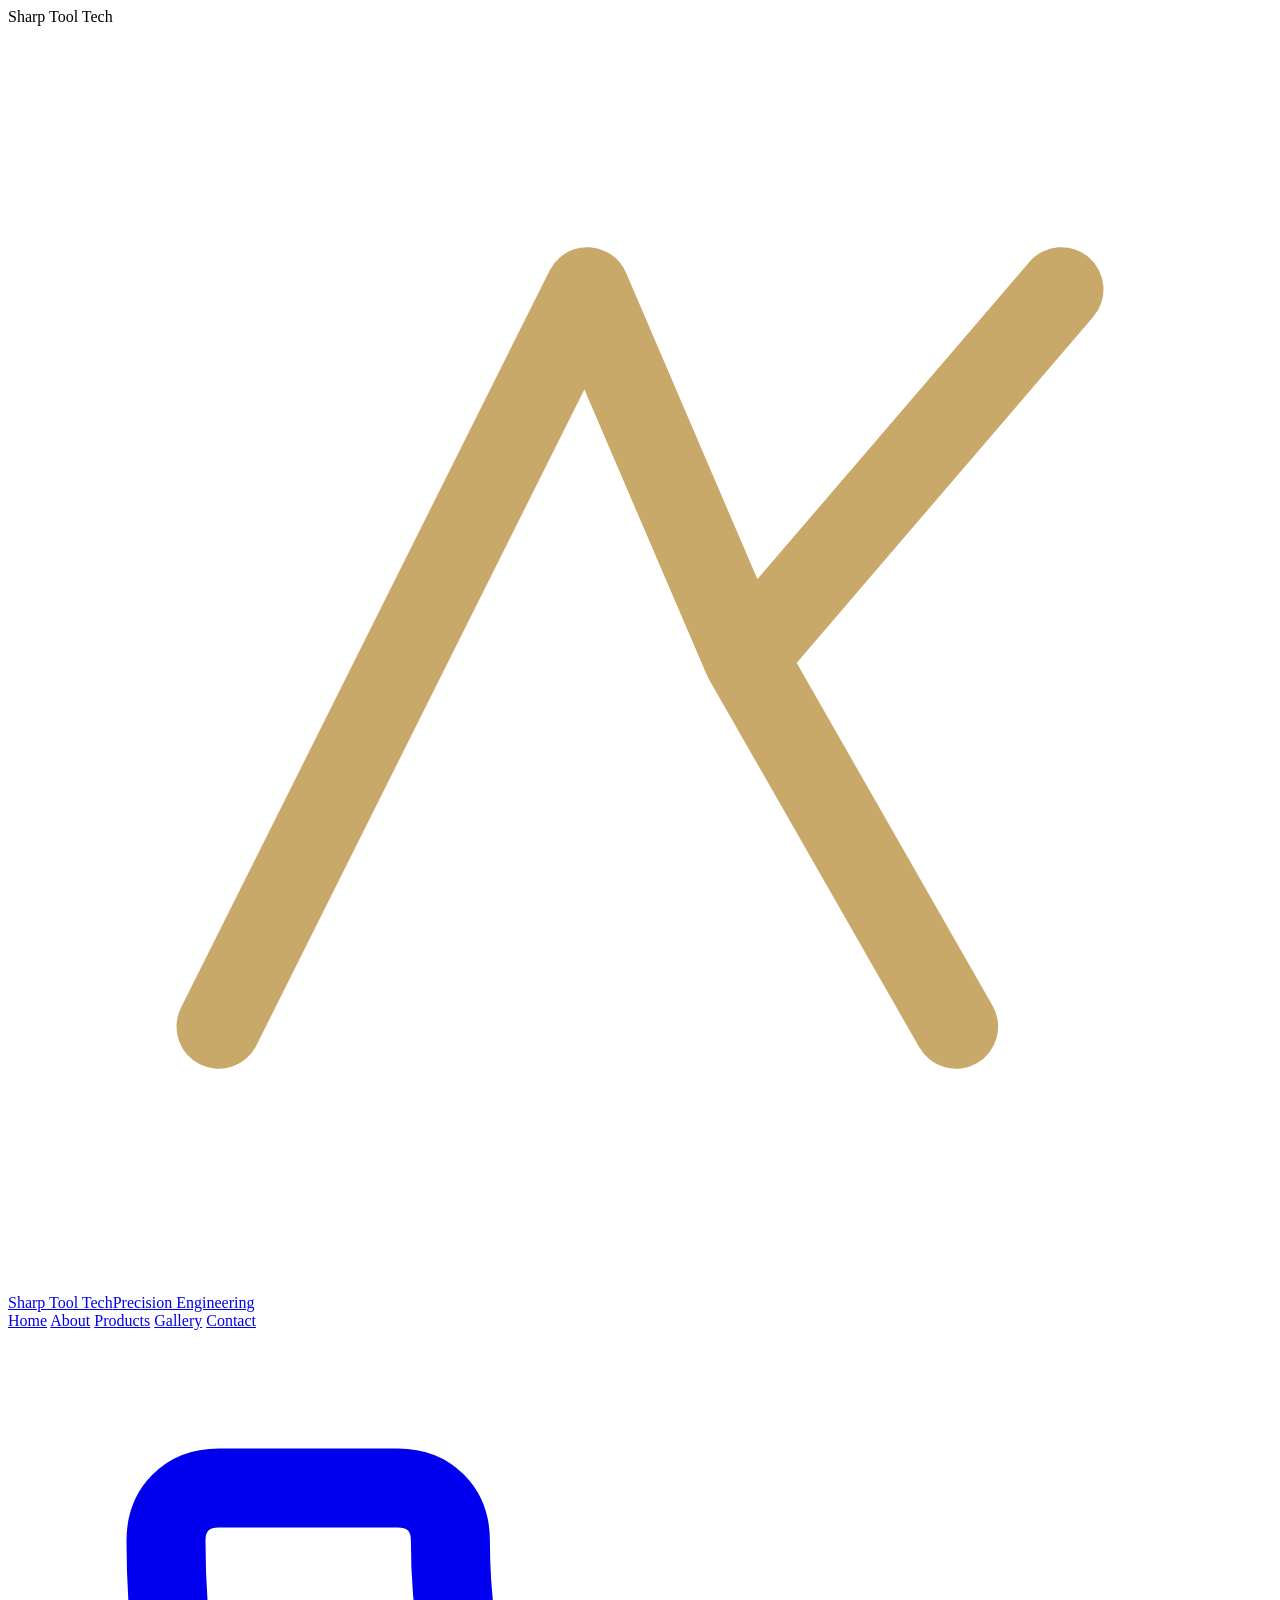
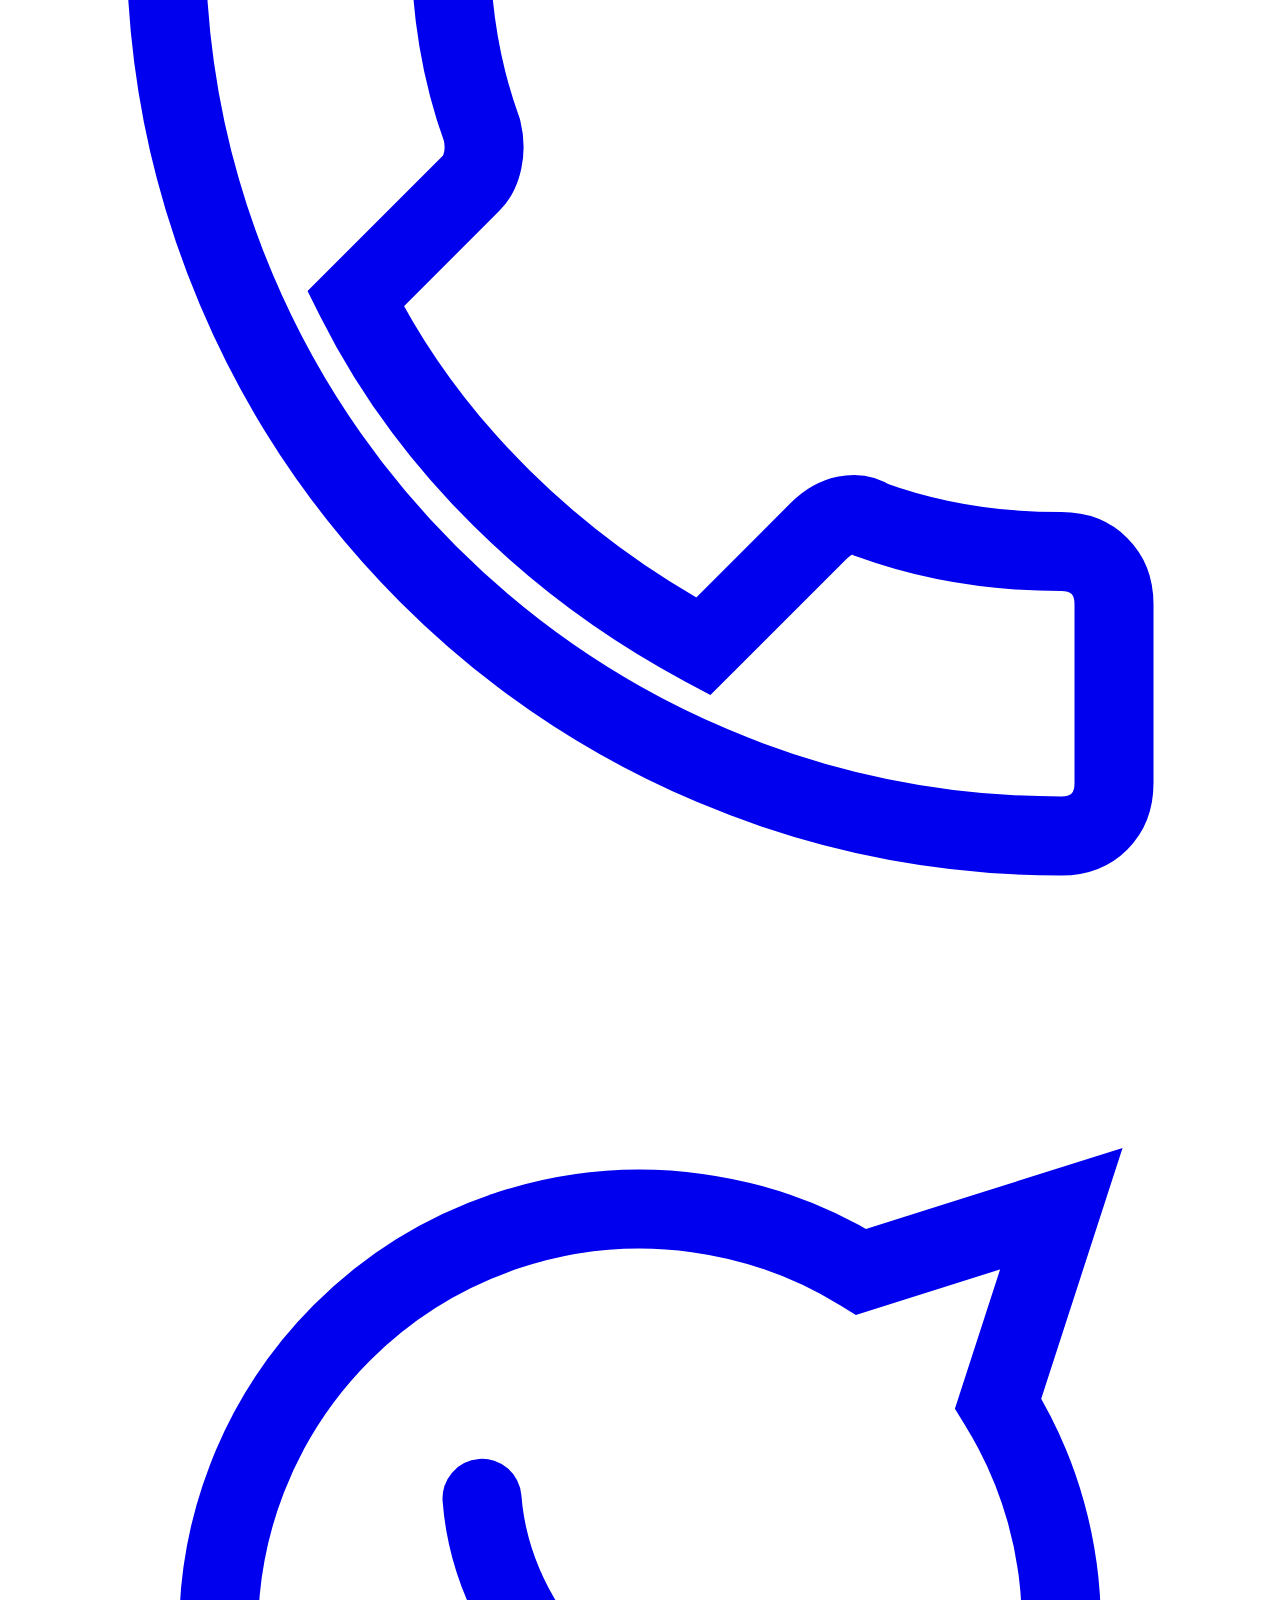
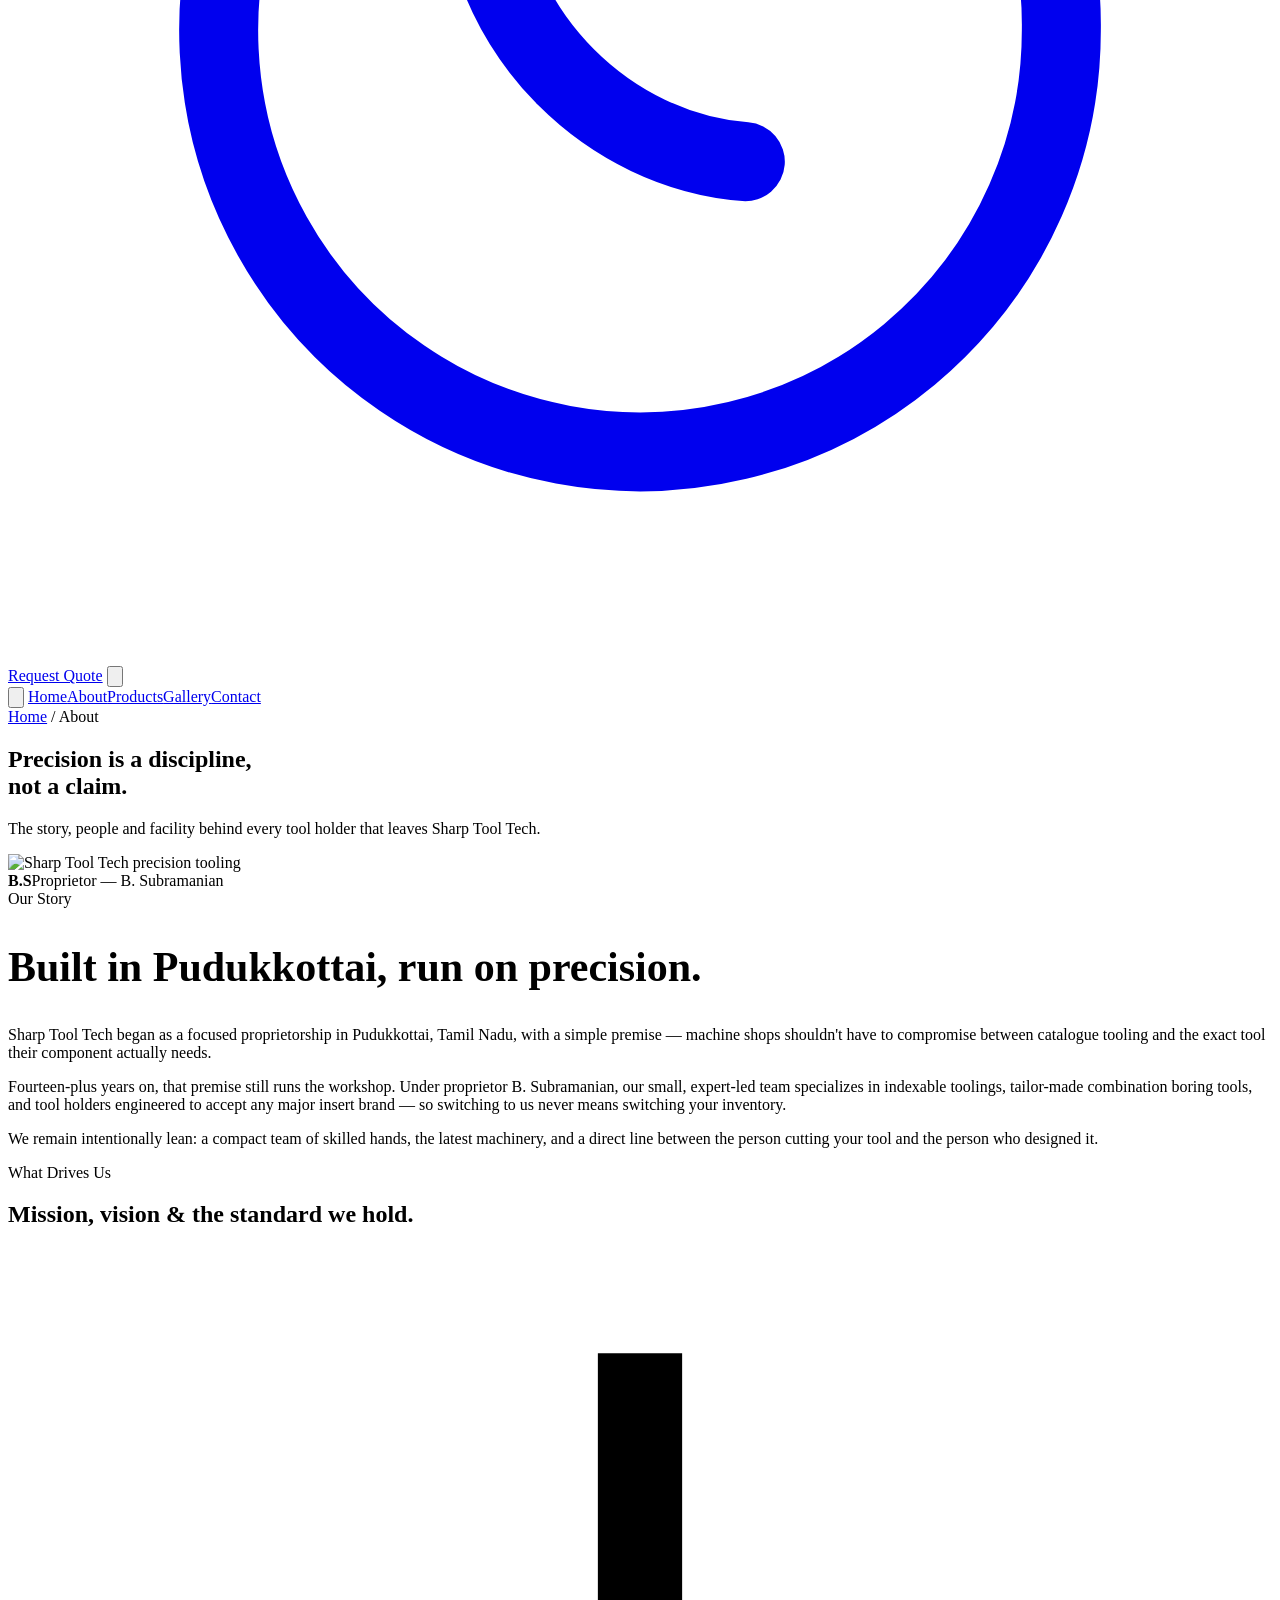
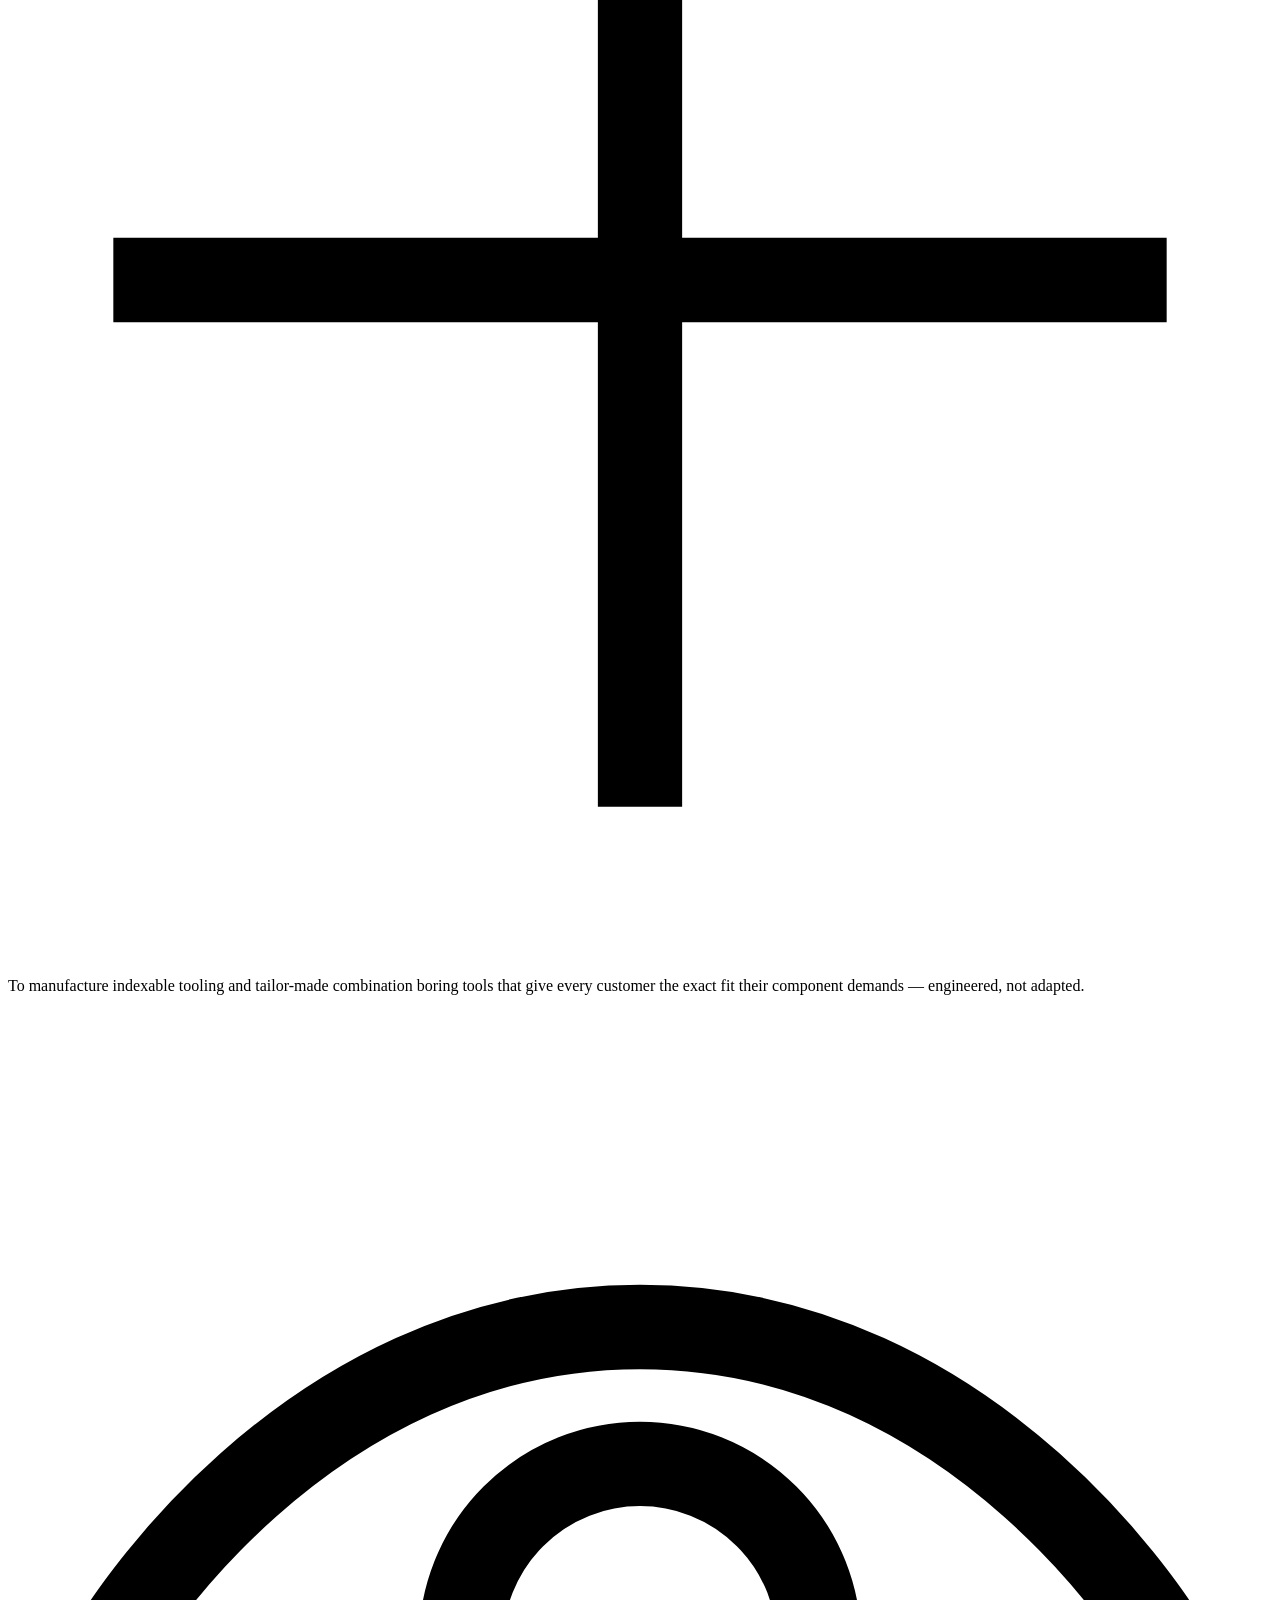
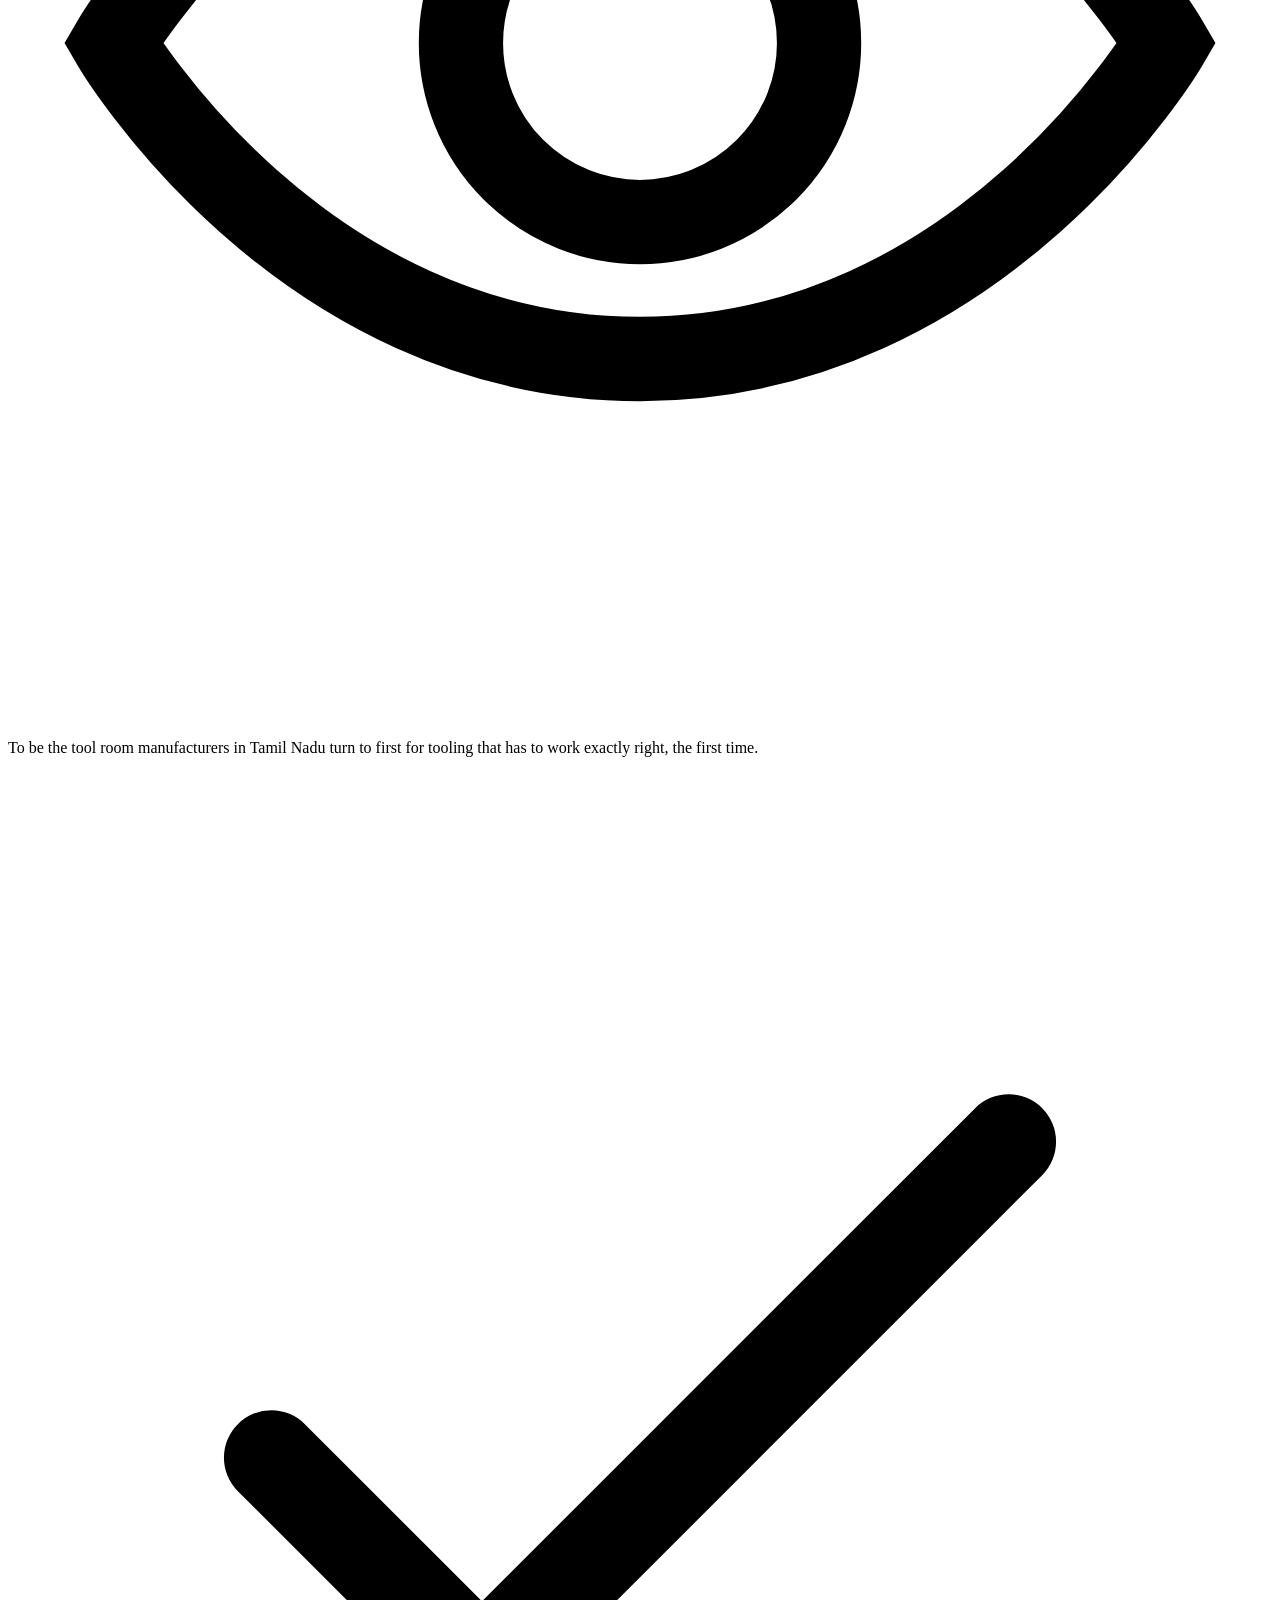
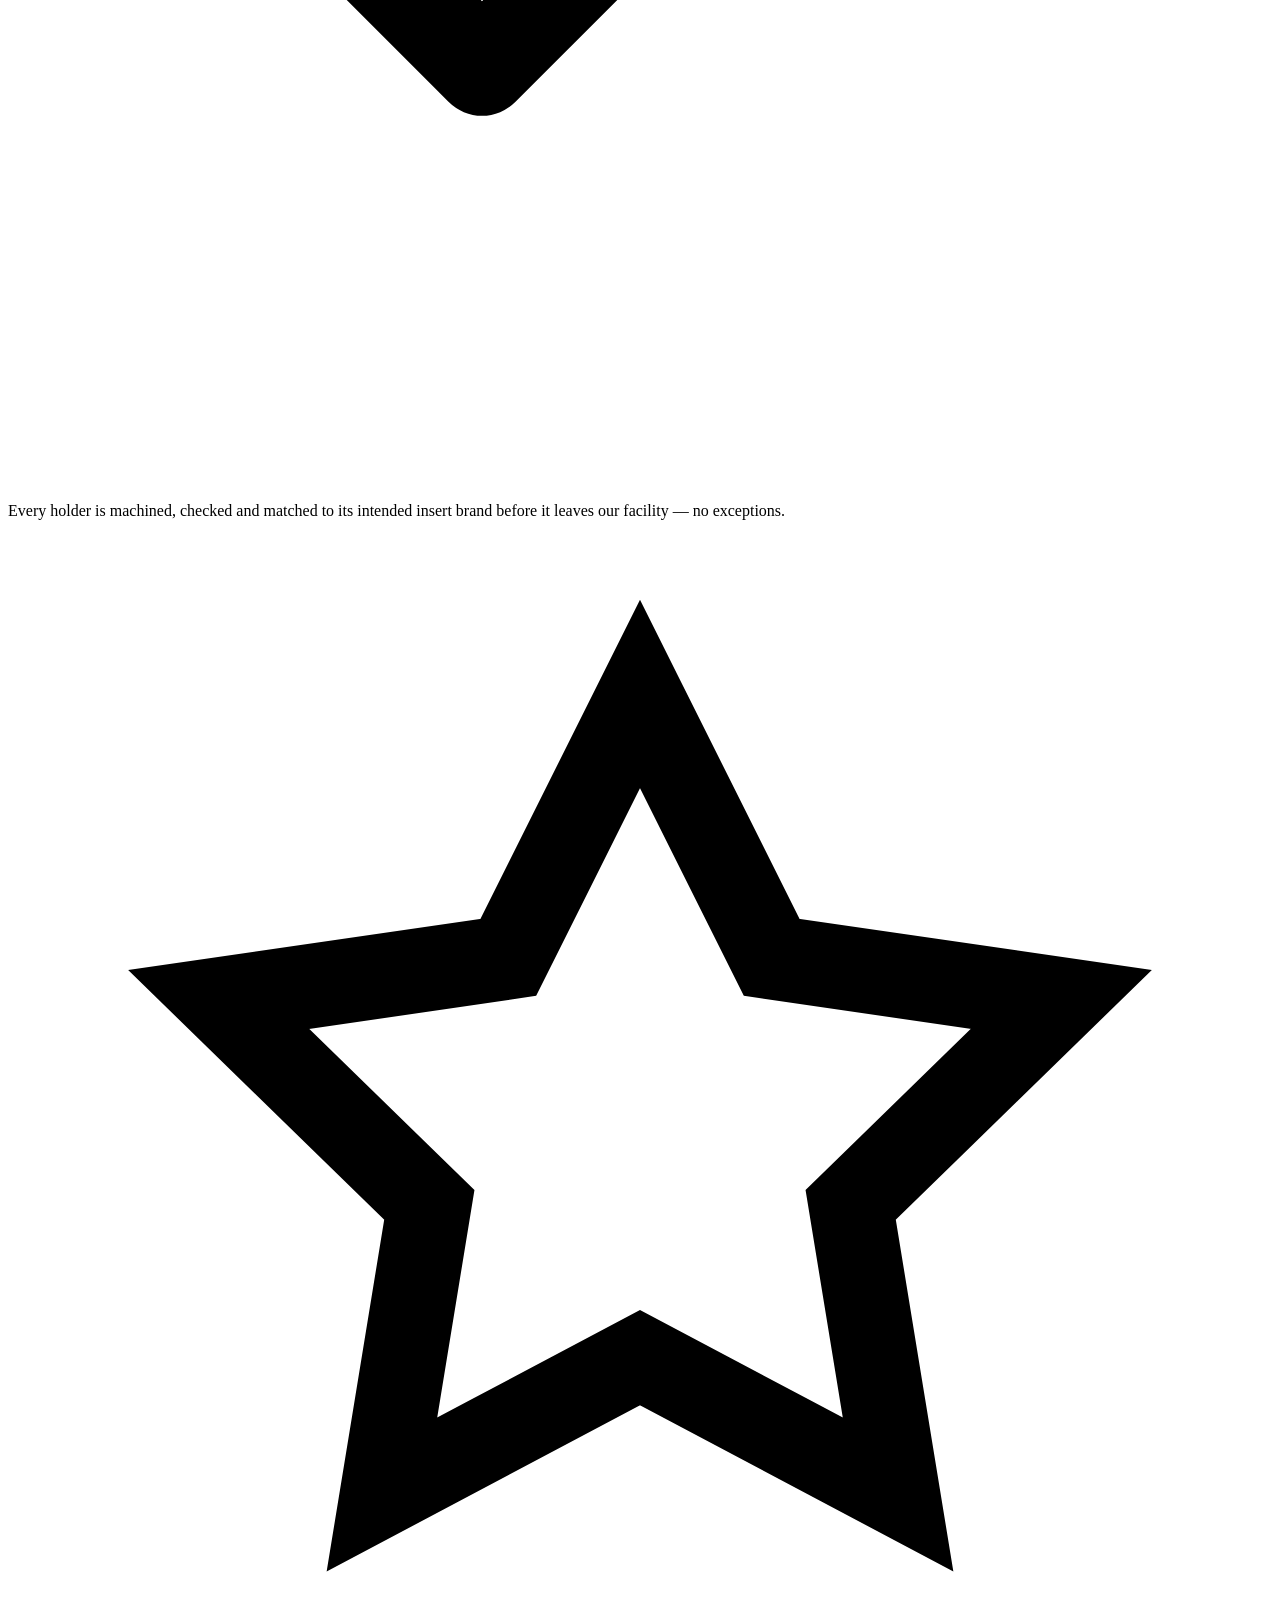
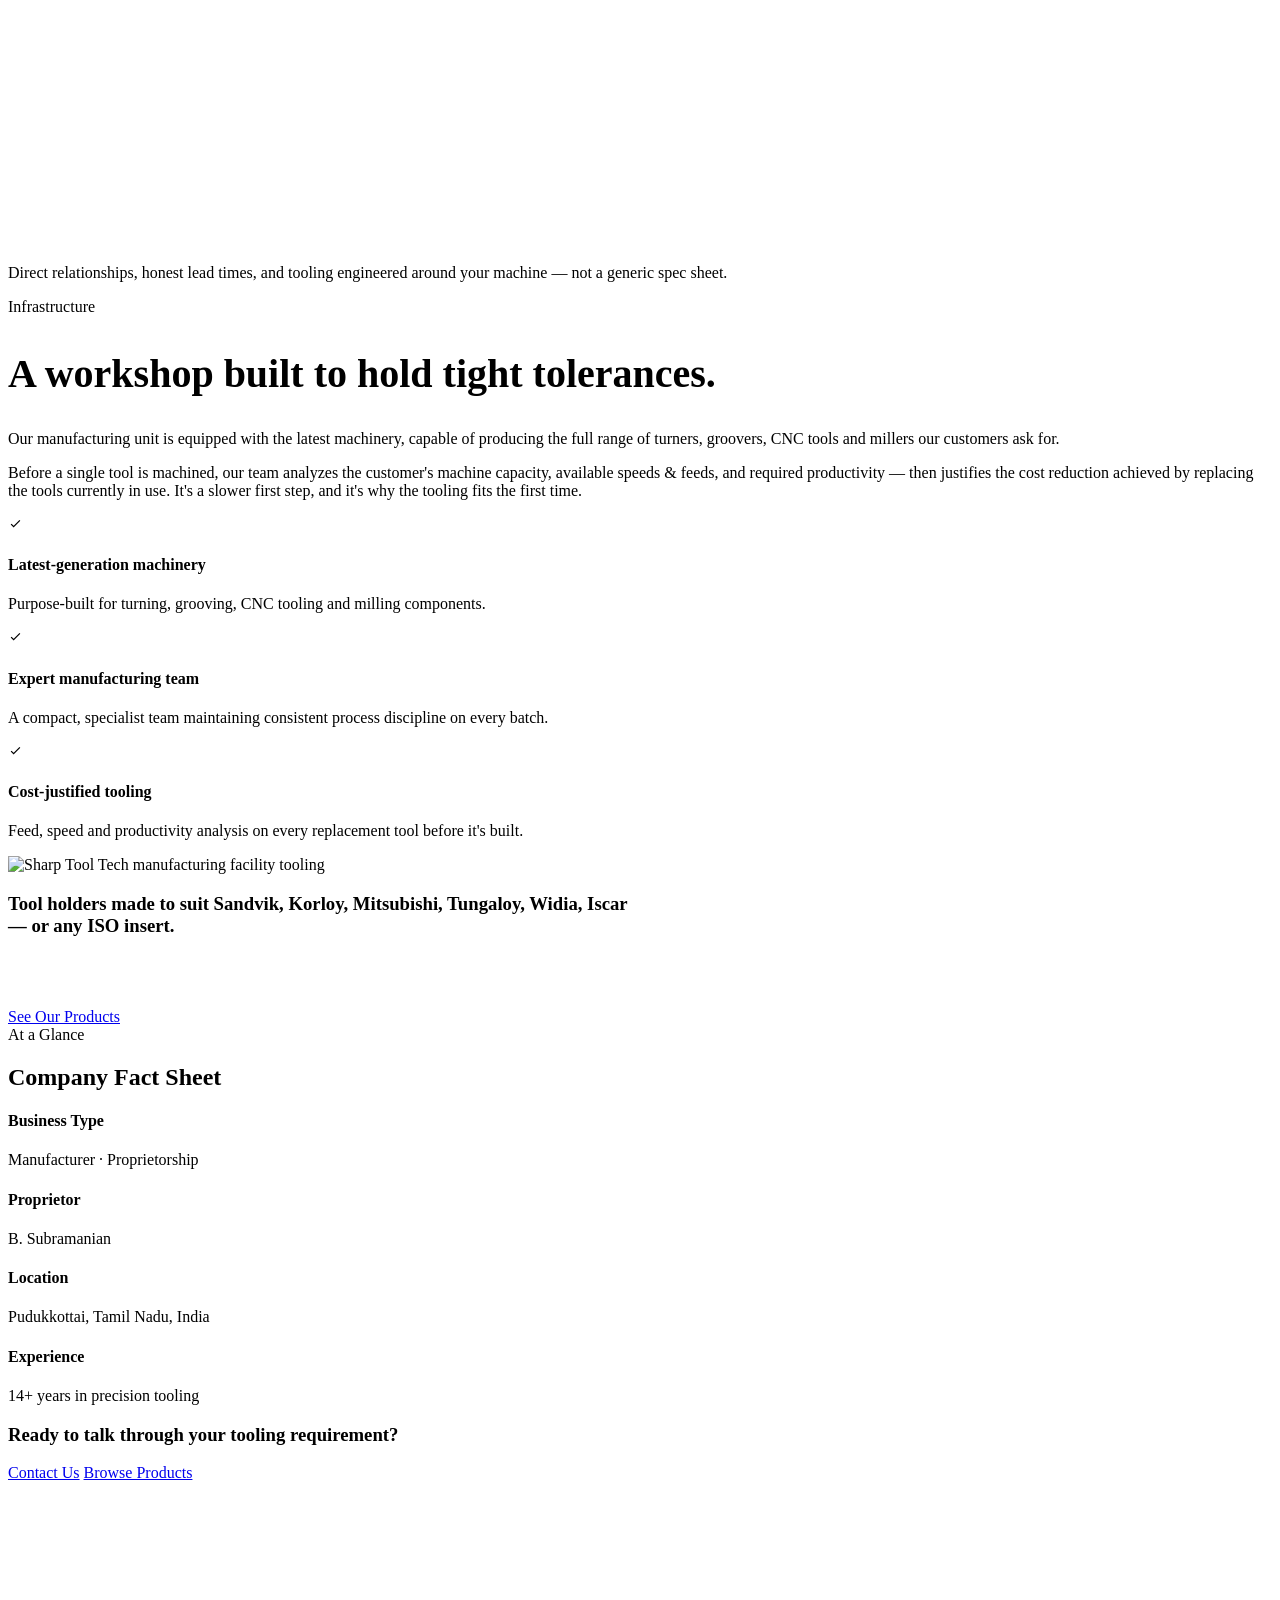
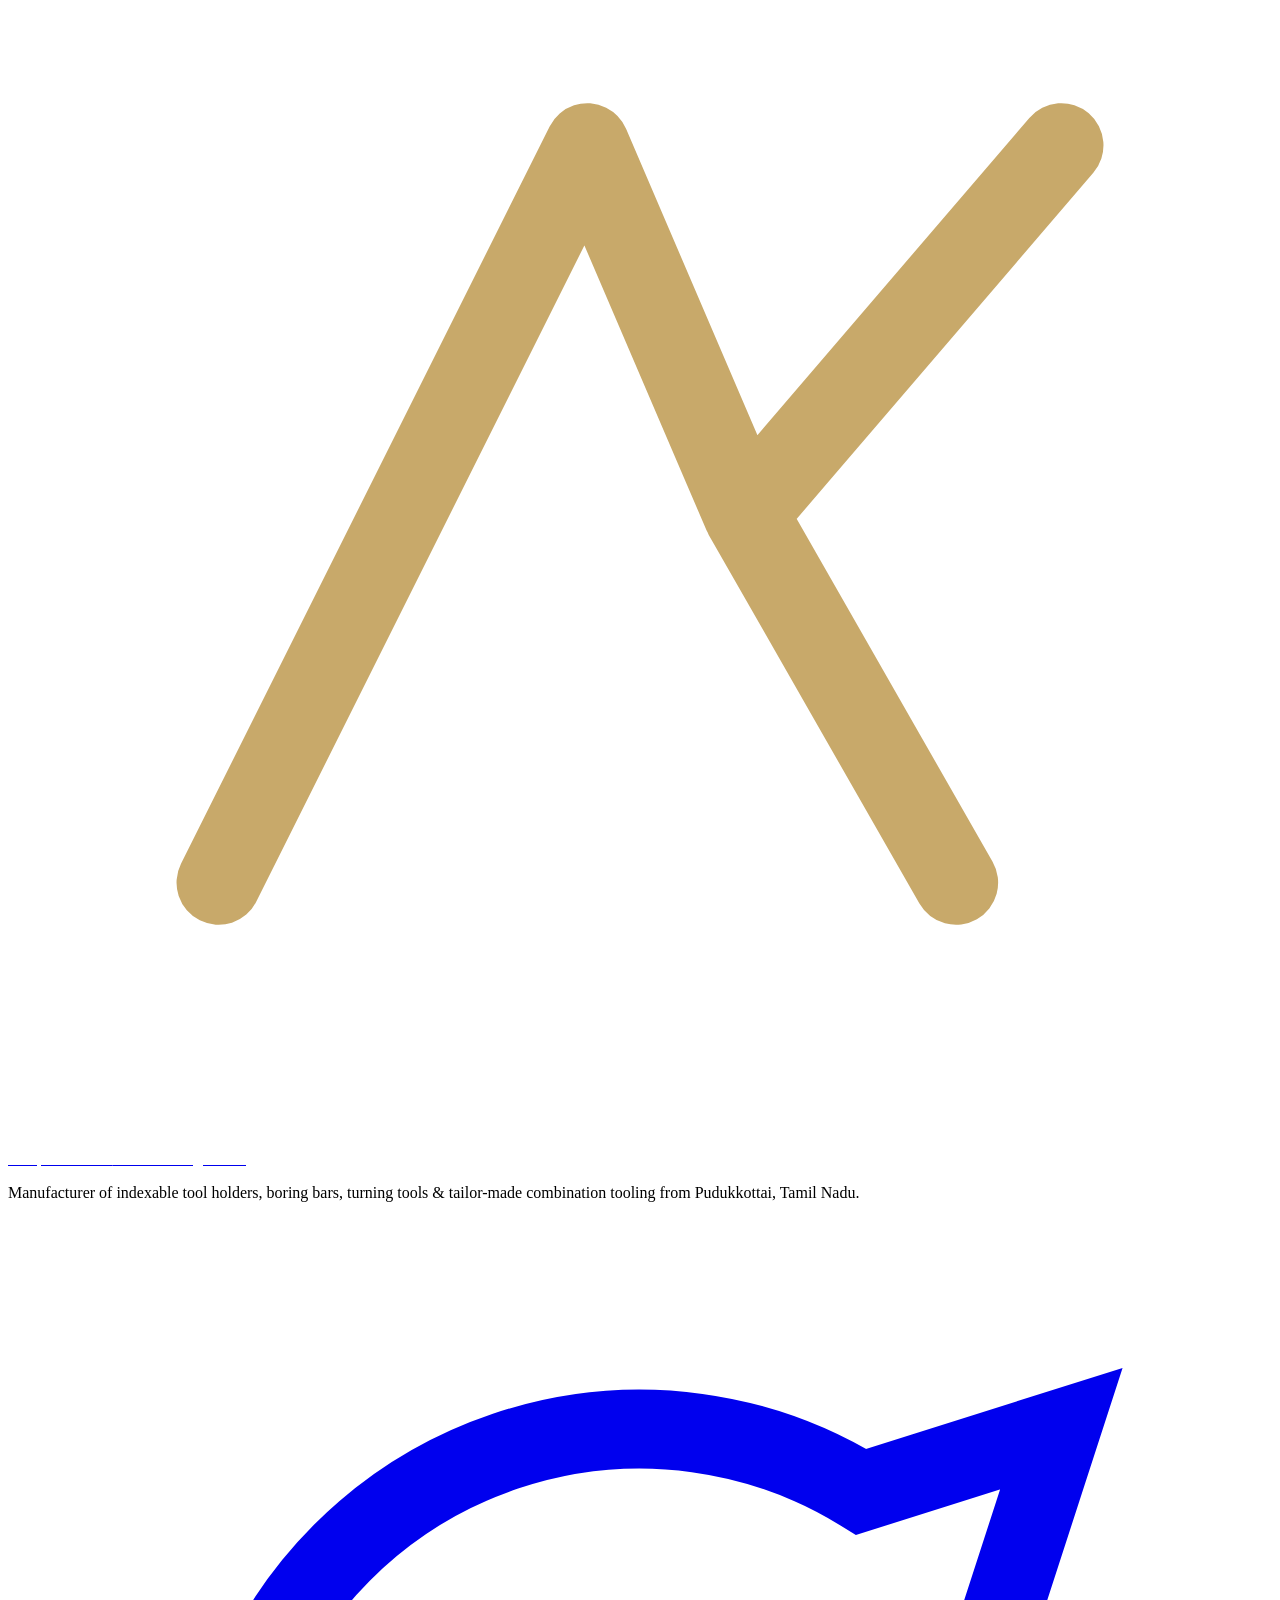
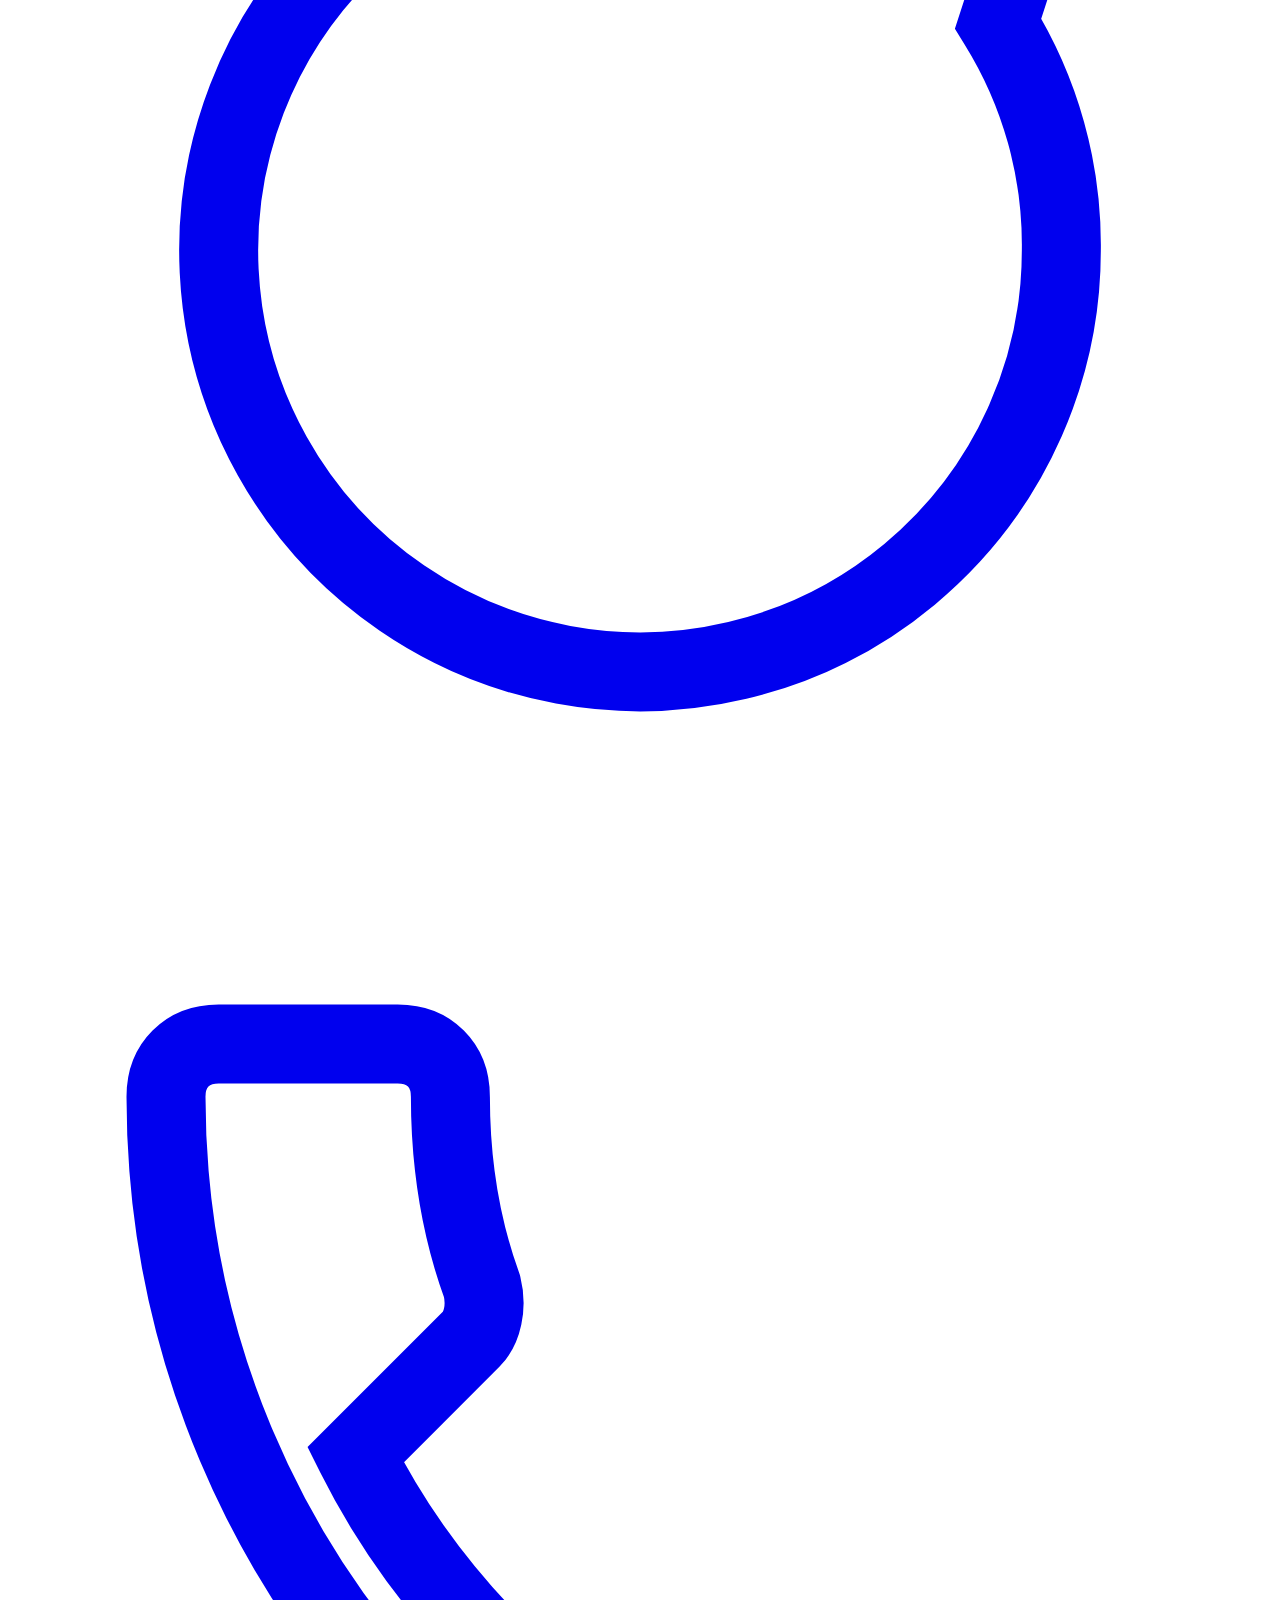
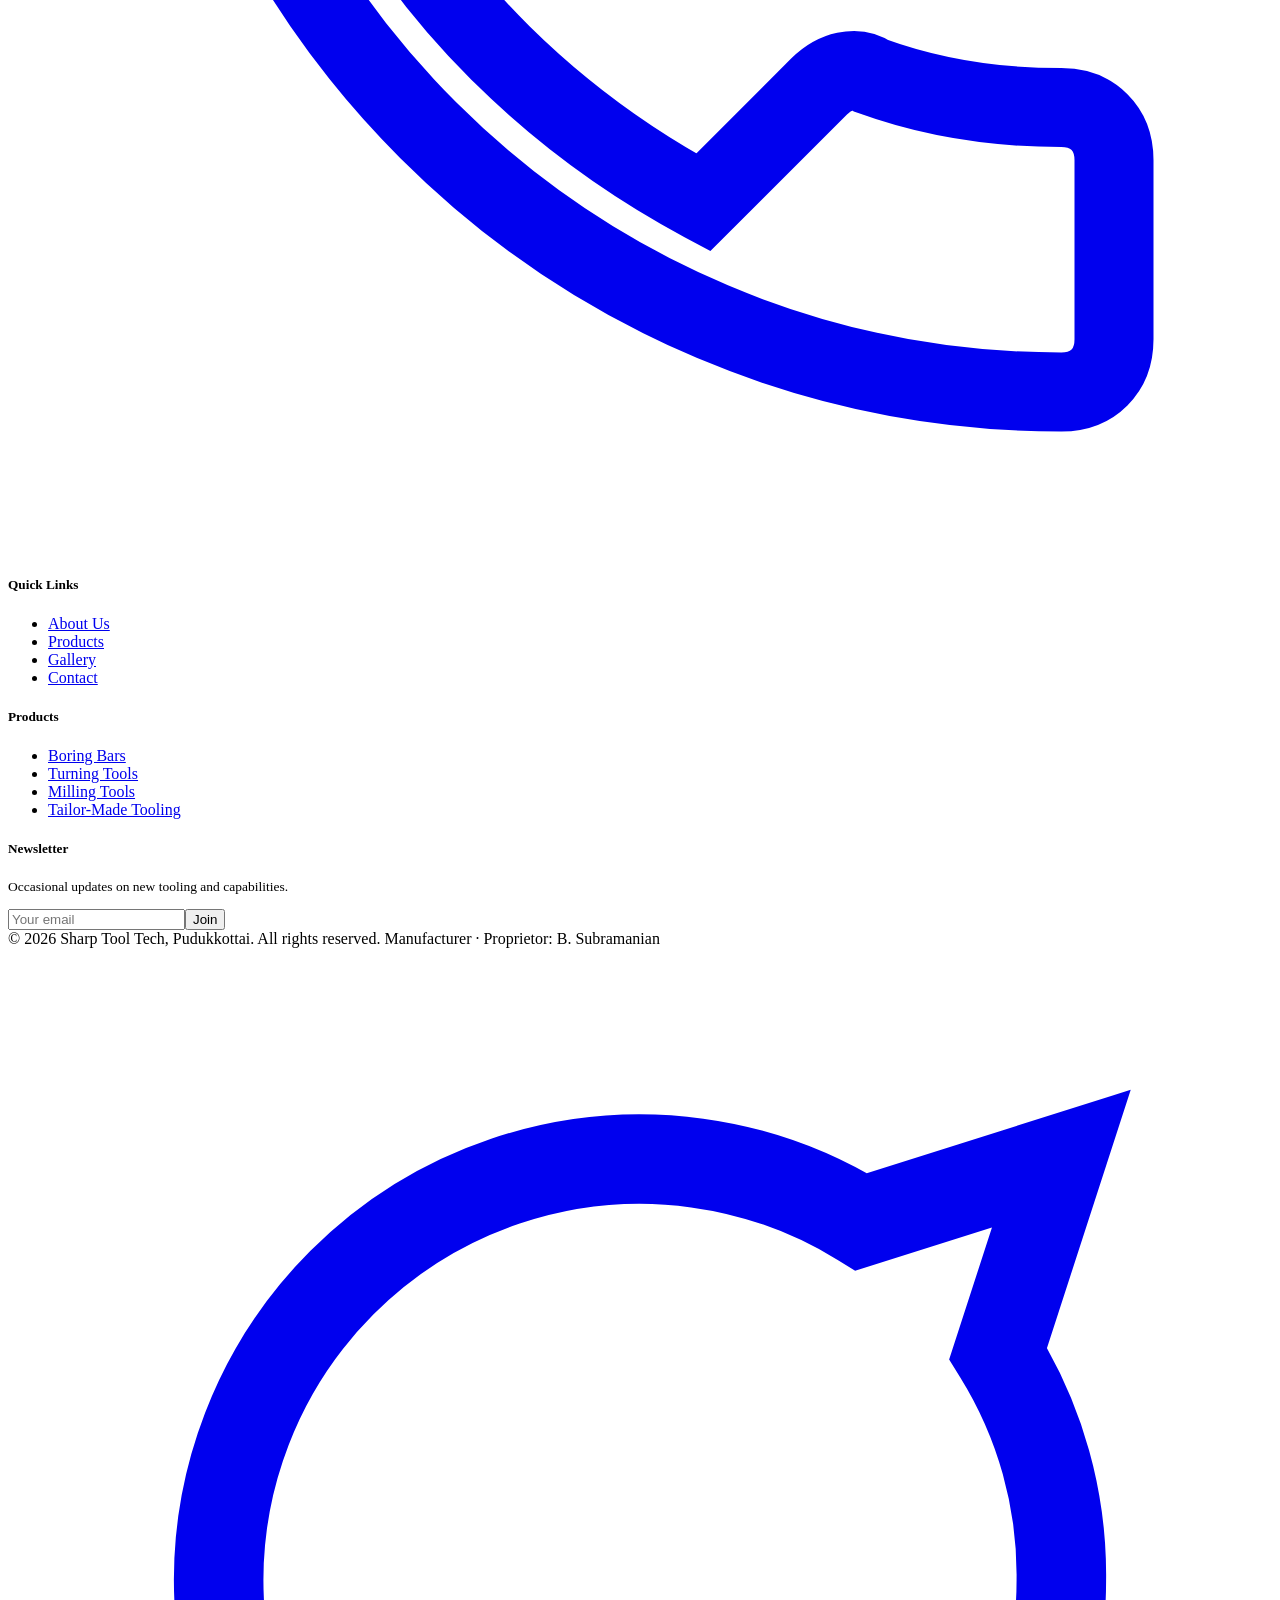
==== about.html @ 3284e2c8 "Add files via upload" ====
<!DOCTYPE html>
<html lang="en">
<head>
<meta charset="UTF-8">
<meta name="viewport" content="width=device-width, initial-scale=1.0">
<title>About Us — Sharp Tool Tech | Precision Tooling Manufacturer, Pudukkottai</title>
<meta name="description" content="Sharp Tool Tech is a Pudukkottai-based manufacturer of indexable tool holders, boring bars and tailor-made combination tooling, led by proprietor B. Subramanian.">
<link rel="icon" href="data:image/svg+xml,<svg xmlns=%22http://www.w3.org/2000/svg%22 viewBox=%220 0 100 100%22><rect width=%22100%22 height=%22100%22 rx=%2222%22 fill=%22%230A0A0A%22/><path d=%22M30 70 L50 30 L70 70%22 stroke=%22%23C8A96A%22 stroke-width=%228%22 fill=%22none%22/></svg>">
<link rel="preconnect" href="https://fonts.googleapis.com">
<link rel="preconnect" href="https://fonts.gstatic.com" crossorigin>
<link href="https://fonts.googleapis.com/css2?family=Space+Grotesk:wght@500;600;700&family=Inter:wght@400;500;600&display=swap" rel="stylesheet">
<link rel="stylesheet" href="css/style.css">
</head>
<body>

<div id="preloader"><div class="pl-mark">Sharp Tool Tech</div><div class="pl-bar"></div></div>
<div class="progress-bar"></div>

<header class="nav">
  <div class="container">
    <a href="index.html" class="brand">
      <span class="brand-mark"><svg viewBox="0 0 24 24" fill="none"><path d="M4 19L11 5L14 12L20 5M14 12L18 19" stroke="#C8A96A" stroke-width="1.6" stroke-linecap="round" stroke-linejoin="round"/></svg></span>
      <span class="brand-name">Sharp Tool Tech<span>Precision Engineering</span></span>
    </a>
    <nav class="nav-links">
      <a href="index.html">Home</a>
      <a href="about.html" class="active">About</a>
      <a href="products.html">Products</a>
      <a href="gallery.html">Gallery</a>
      <a href="contact.html">Contact</a>
    </nav>
    <div class="nav-actions">
      <a class="icon-btn" href="tel:+918043833142" aria-label="Call"><svg viewBox="0 0 24 24" fill="none"><path d="M6.6 10.8c1.4 2.8 3.8 5.1 6.6 6.6l2.2-2.2c.3-.3.7-.4 1-.2 1.1.4 2.3.6 3.6.6.6 0 1 .4 1 1V20c0 .6-.4 1-1 1C10.6 21 3 13.4 3 4c0-.6.4-1 1-1h3.4c.6 0 1 .4 1 1 0 1.3.2 2.5.6 3.6.1.4 0 .8-.2 1L6.6 10.8z" stroke="currentColor" stroke-width="1.5"/></svg></a>
      <a class="icon-btn" href="https://wa.me/918043833142" target="_blank" rel="noopener" aria-label="WhatsApp"><svg viewBox="0 0 24 24" fill="none"><path d="M20 12a8 8 0 1 1-3.8-6.8L20 4l-1.2 3.7A7.96 7.96 0 0 1 20 12z" stroke="currentColor" stroke-width="1.5"/><path d="M9 9.5c.2 2.6 2.4 4.8 5 5" stroke="currentColor" stroke-width="1.5" stroke-linecap="round"/></svg></a>
      <a href="contact.html" class="btn btn-gold btn-sm">Request Quote</a>
      <button class="nav-burger" aria-label="Open menu"><svg viewBox="0 0 24 24" fill="none"><path d="M4 7h16M4 12h16M4 17h16" stroke="currentColor" stroke-width="1.6" stroke-linecap="round"/></svg></button>
    </div>
  </div>
</header>

<div class="mobile-menu">
  <button class="icon-btn mobile-close" aria-label="Close menu"><svg viewBox="0 0 24 24" fill="none"><path d="M6 6l12 12M18 6L6 18" stroke="currentColor" stroke-width="1.6" stroke-linecap="round"/></svg></button>
  <a href="index.html">Home</a><a href="about.html">About</a><a href="products.html">Products</a><a href="gallery.html">Gallery</a><a href="contact.html">Contact</a>
</div>

<section class="page-header">
  <div class="glow"></div>
  <div class="container">
    <div class="breadcrumb"><a href="index.html">Home</a> / About</div>
    <h1>Precision is a discipline,<br>not a claim.</h1>
    <p>The story, people and facility behind every tool holder that leaves Sharp Tool Tech.</p>
  </div>
</section>

<!-- STORY -->
<section class="section">
  <div class="container">
    <div class="about-grid">
      <div class="about-visual" data-reveal>
        <div class="about-visual-card">
          <img src="images/products/tailor-made-4.jpg" alt="Sharp Tool Tech precision tooling">
        </div>
        <div class="about-float-card">
          <div><b>B.S</b><span>Proprietor — B. Subramanian</span></div>
        </div>
      </div>
      <div class="about-copy" data-reveal data-reveal-delay="2">
        <div class="eyebrow">Our Story</div>
        <h2 style="font-size:clamp(30px,3.6vw,42px);color:var(--obsidian);">Built in Pudukkottai, run on precision.</h2>
        <p style="margin-top:22px;font-size:16px;">Sharp Tool Tech began as a focused proprietorship in Pudukkottai, Tamil Nadu, with a simple premise — machine shops shouldn't have to compromise between catalogue tooling and the exact tool their component actually needs.</p>
        <p>Fourteen-plus years on, that premise still runs the workshop. Under proprietor B. Subramanian, our small, expert-led team specializes in indexable toolings, tailor-made combination boring tools, and tool holders engineered to accept any major insert brand — so switching to us never means switching your inventory.</p>
        <p>We remain intentionally lean: a compact team of skilled hands, the latest machinery, and a direct line between the person cutting your tool and the person who designed it.</p>
      </div>
    </div>
  </div>
</section>

<!-- MISSION / VISION / VALUES -->
<section class="section dark dark-carbon">
  <div class="container">
    <div class="section-head center" data-reveal>
      <div class="eyebrow" style="justify-content:center;">What Drives Us</div>
      <h2>Mission, vision &amp; the standard we hold.</h2>
    </div>
    <div class="feature-grid" style="background:rgba(255,255,255,.08);border-color:rgba(255,255,255,.08);">
      <div class="feature-item" style="background:var(--obsidian);" data-reveal>
        <div class="feature-icon"><svg viewBox="0 0 24 24" fill="none"><path d="M12 2v20M2 12h20" stroke="currentColor" stroke-width="1.6"/></svg></div>
        <h4 style="color:#fff;">Mission</h4>
        <p>To manufacture indexable tooling and tailor-made combination boring tools that give every customer the exact fit their component demands — engineered, not adapted.</p>
      </div>
      <div class="feature-item" style="background:var(--obsidian);" data-reveal data-reveal-delay="1">
        <div class="feature-icon"><svg viewBox="0 0 24 24" fill="none"><circle cx="12" cy="12" r="3.4" stroke="currentColor" stroke-width="1.6"/><path d="M2 12s3.5-6 10-6 10 6 10 6-3.5 6-10 6-10-6-10-6z" stroke="currentColor" stroke-width="1.6"/></svg></div>
        <h4 style="color:#fff;">Vision</h4>
        <p>To be the tool room manufacturers in Tamil Nadu turn to first for tooling that has to work exactly right, the first time.</p>
      </div>
      <div class="feature-item" style="background:var(--obsidian);" data-reveal data-reveal-delay="2">
        <div class="feature-icon"><svg viewBox="0 0 24 24" fill="none"><path d="M5 13l4 4L19 7" stroke="currentColor" stroke-width="1.8" stroke-linecap="round" stroke-linejoin="round"/></svg></div>
        <h4 style="color:#fff;">Quality Commitment</h4>
        <p>Every holder is machined, checked and matched to its intended insert brand before it leaves our facility — no exceptions.</p>
      </div>
      <div class="feature-item" style="background:var(--obsidian);" data-reveal data-reveal-delay="3">
        <div class="feature-icon"><svg viewBox="0 0 24 24" fill="none"><path d="M12 3l2.5 5 5.5.8-4 3.9.9 5.5-4.9-2.6-4.9 2.6.9-5.5-4-3.9 5.5-.8L12 3z" stroke="currentColor" stroke-width="1.6"/></svg></div>
        <h4 style="color:#fff;">Core Values</h4>
        <p>Direct relationships, honest lead times, and tooling engineered around your machine — not a generic spec sheet.</p>
      </div>
    </div>
  </div>
</section>

<!-- INFRASTRUCTURE -->
<section class="section">
  <div class="container">
    <div class="about-grid">
      <div class="about-copy" data-reveal>
        <div class="eyebrow">Infrastructure</div>
        <h2 style="font-size:clamp(28px,3.4vw,40px);color:var(--obsidian);">A workshop built to hold tight tolerances.</h2>
        <p style="margin-top:22px;font-size:16px;">Our manufacturing unit is equipped with the latest machinery, capable of producing the full range of turners, groovers, CNC tools and millers our customers ask for.</p>
        <p>Before a single tool is machined, our team analyzes the customer's machine capacity, available speeds &amp; feeds, and required productivity — then justifies the cost reduction achieved by replacing the tools currently in use. It's a slower first step, and it's why the tooling fits the first time.</p>
        <div class="value-list">
          <div class="value-item">
            <div class="value-num"><svg viewBox="0 0 24 24" width="15" height="15" fill="none"><path d="M5 13l4 4L19 7" stroke="currentColor" stroke-width="2"/></svg></div>
            <div><h4>Latest-generation machinery</h4><p>Purpose-built for turning, grooving, CNC tooling and milling components.</p></div>
          </div>
          <div class="value-item">
            <div class="value-num"><svg viewBox="0 0 24 24" width="15" height="15" fill="none"><path d="M5 13l4 4L19 7" stroke="currentColor" stroke-width="2"/></svg></div>
            <div><h4>Expert manufacturing team</h4><p>A compact, specialist team maintaining consistent process discipline on every batch.</p></div>
          </div>
          <div class="value-item">
            <div class="value-num"><svg viewBox="0 0 24 24" width="15" height="15" fill="none"><path d="M5 13l4 4L19 7" stroke="currentColor" stroke-width="2"/></svg></div>
            <div><h4>Cost-justified tooling</h4><p>Feed, speed and productivity analysis on every replacement tool before it's built.</p></div>
          </div>
        </div>
      </div>
      <div class="about-visual" data-reveal data-reveal-delay="2">
        <div class="about-visual-card">
          <img src="images/products/turning-tool-5.jpg" alt="Sharp Tool Tech manufacturing facility tooling">
        </div>
      </div>
    </div>
  </div>
</section>

<!-- BRAND COMPATIBILITY -->
<section class="section" style="background:var(--soft-platinum);padding-top:0;">
  <div class="container">
    <div class="cta-strip" data-reveal>
      <div>
        <h3 style="max-width:640px;">Tool holders made to suit Sandvik, Korloy, Mitsubishi, Tungaloy, Widia, Iscar — or any ISO insert.</h3>
        <p style="color:rgba(255,255,255,.6);margin-top:14px;max-width:560px;">Switching to Sharp Tool Tech doesn't mean switching your insert inventory. We machine every holder to your specified insert geometry.</p>
      </div>
      <div class="cta-actions">
        <a href="products.html" class="btn btn-gold">See Our Products</a>
      </div>
    </div>
  </div>
</section>

<!-- COMPANY FACTS -->
<section class="section">
  <div class="container">
    <div class="section-head center" data-reveal>
      <div class="eyebrow" style="justify-content:center;">At a Glance</div>
      <h2>Company Fact Sheet</h2>
    </div>
    <div class="feature-grid">
      <div class="feature-item" data-reveal><h4>Business Type</h4><p>Manufacturer · Proprietorship</p></div>
      <div class="feature-item" data-reveal data-reveal-delay="1"><h4>Proprietor</h4><p>B. Subramanian</p></div>
      <div class="feature-item" data-reveal data-reveal-delay="2"><h4>Location</h4><p>Pudukkottai, Tamil Nadu, India</p></div>
      <div class="feature-item" data-reveal data-reveal-delay="3"><h4>Experience</h4><p>14+ years in precision tooling</p></div>
    </div>
  </div>
</section>

<section class="section" style="padding-top:0;">
  <div class="container">
    <div class="cta-strip">
      <h3>Ready to talk through your tooling requirement?</h3>
      <div class="cta-actions">
        <a href="contact.html" class="btn btn-gold">Contact Us</a>
        <a href="products.html" class="btn btn-ghost">Browse Products</a>
      </div>
    </div>
  </div>
</section>

<footer>
  <div class="container">
    <div class="footer-grid">
      <div class="footer-brand">
        <a href="index.html" class="brand">
          <span class="brand-mark"><svg viewBox="0 0 24 24" fill="none"><path d="M4 19L11 5L14 12L20 5M14 12L18 19" stroke="#C8A96A" stroke-width="1.6" stroke-linecap="round" stroke-linejoin="round"/></svg></span>
          <span class="brand-name" style="color:#fff;">Sharp Tool Tech<span>Precision Engineering</span></span>
        </a>
        <p>Manufacturer of indexable tool holders, boring bars, turning tools &amp; tailor-made combination tooling from Pudukkottai, Tamil Nadu.</p>
        <div class="social-row">
          <a class="icon-btn" href="https://wa.me/918043833142" target="_blank" rel="noopener" aria-label="WhatsApp"><svg viewBox="0 0 24 24" fill="none"><path d="M20 12a8 8 0 1 1-3.8-6.8L20 4l-1.2 3.7A7.96 7.96 0 0 1 20 12z" stroke="currentColor" stroke-width="1.5"/></svg></a>
          <a class="icon-btn" href="tel:+918043833142" aria-label="Call"><svg viewBox="0 0 24 24" fill="none"><path d="M6.6 10.8c1.4 2.8 3.8 5.1 6.6 6.6l2.2-2.2c.3-.3.7-.4 1-.2 1.1.4 2.3.6 3.6.6.6 0 1 .4 1 1V20c0 .6-.4 1-1 1C10.6 21 3 13.4 3 4c0-.6.4-1 1-1h3.4c.6 0 1 .4 1 1 0 1.3.2 2.5.6 3.6.1.4 0 .8-.2 1L6.6 10.8z" stroke="currentColor" stroke-width="1.5"/></svg></a>
        </div>
      </div>
      <div><h5>Quick Links</h5><ul><li><a href="about.html">About Us</a></li><li><a href="products.html">Products</a></li><li><a href="gallery.html">Gallery</a></li><li><a href="contact.html">Contact</a></li></ul></div>
      <div><h5>Products</h5><ul><li><a href="products.html#boring">Boring Bars</a></li><li><a href="products.html#turning">Turning Tools</a></li><li><a href="products.html#milling">Milling Tools</a></li><li><a href="products.html#tailor-made">Tailor-Made Tooling</a></li></ul></div>
      <div>
        <h5>Newsletter</h5>
        <p style="font-size:13.5px;margin-bottom:14px;">Occasional updates on new tooling and capabilities.</p>
        <form class="newsletter-row" data-enquiry onsubmit="return false;"><input type="email" placeholder="Your email" required><button type="submit">Join</button></form>
      </div>
    </div>
    <div class="footer-bottom">
      <span>© 2026 Sharp Tool Tech, Pudukkottai. All rights reserved.</span>
      <span>Manufacturer · Proprietor: B. Subramanian</span>
    </div>
  </div>
</footer>

<div class="float-stack">
  <a class="float-btn float-whatsapp" href="https://wa.me/918043833142" target="_blank" rel="noopener" aria-label="WhatsApp"><svg viewBox="0 0 24 24" fill="none" stroke="currentColor" stroke-width="1.7"><path d="M20 12a8 8 0 1 1-3.8-6.8L20 4l-1.2 3.7A7.96 7.96 0 0 1 20 12z"/></svg></a>
  <a class="float-btn float-call" href="tel:+918043833142" aria-label="Call"><svg viewBox="0 0 24 24" fill="none" stroke="currentColor" stroke-width="1.7"><path d="M6.6 10.8c1.4 2.8 3.8 5.1 6.6 6.6l2.2-2.2c.3-.3.7-.4 1-.2 1.1.4 2.3.6 3.6.6.6 0 1 .4 1 1V20c0 .6-.4 1-1 1C10.6 21 3 13.4 3 4c0-.6.4-1 1-1h3.4c.6 0 1 .4 1 1 0 1.3.2 2.5.6 3.6.1.4 0 .8-.2 1L6.6 10.8z"/></svg></a>
  <button class="float-top" aria-label="Back to top"><svg viewBox="0 0 24 24" fill="none" stroke="currentColor" stroke-width="1.8"><path d="M12 19V5M5 12l7-7 7 7"/></svg></button>
</div>

<script src="js/main.js"></script>
</body>
</html>
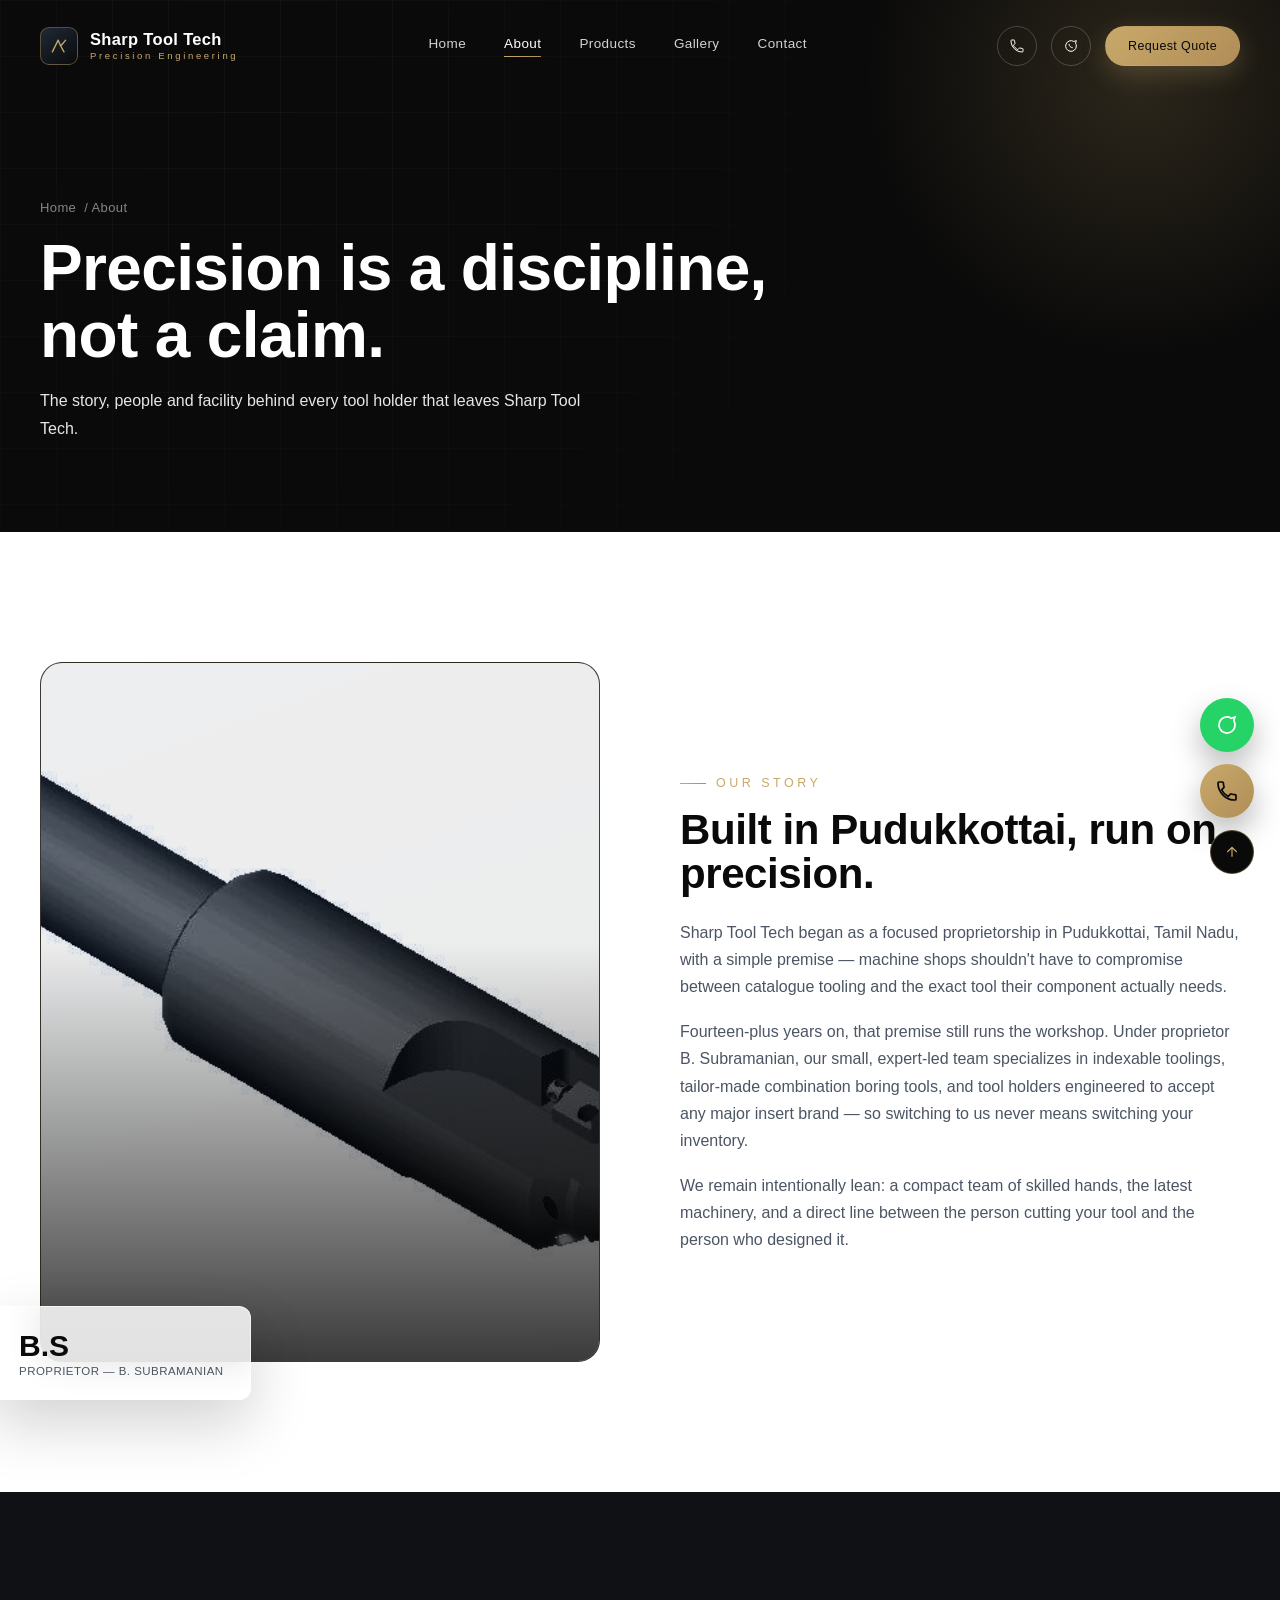
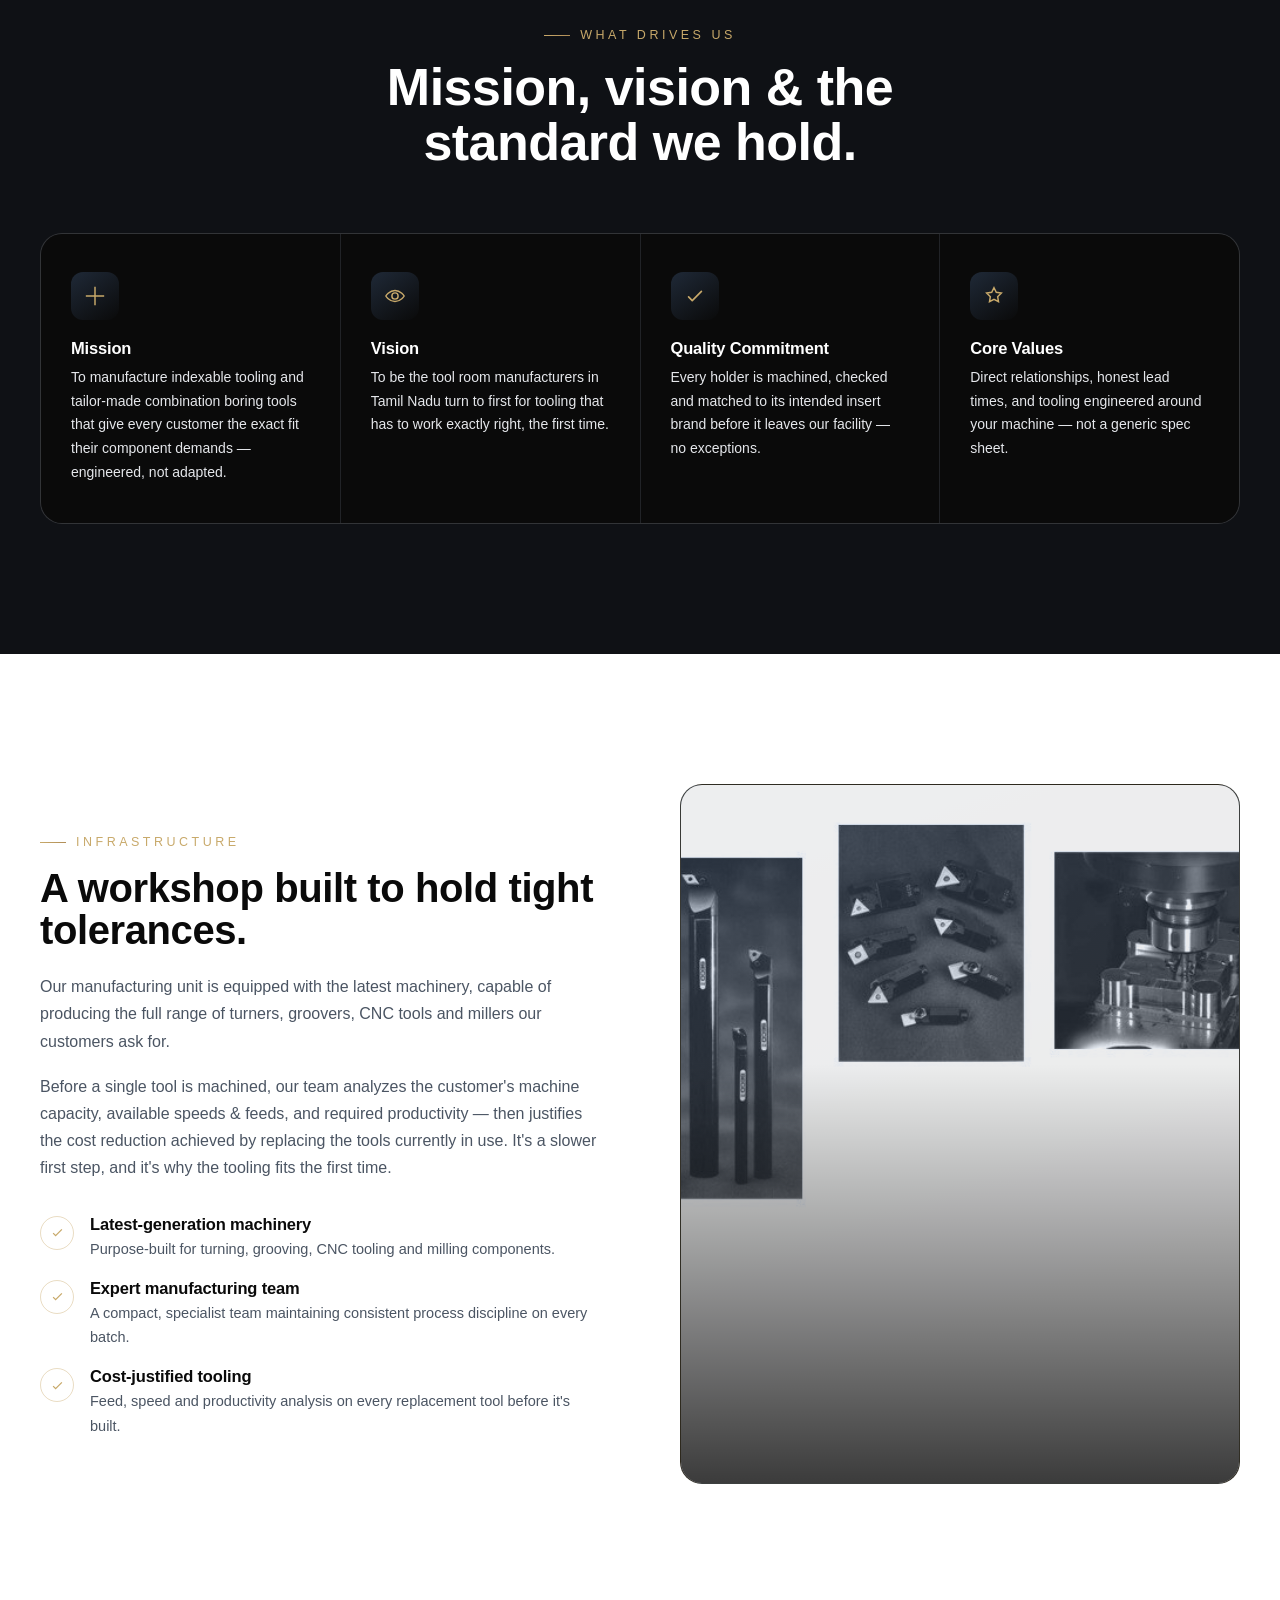
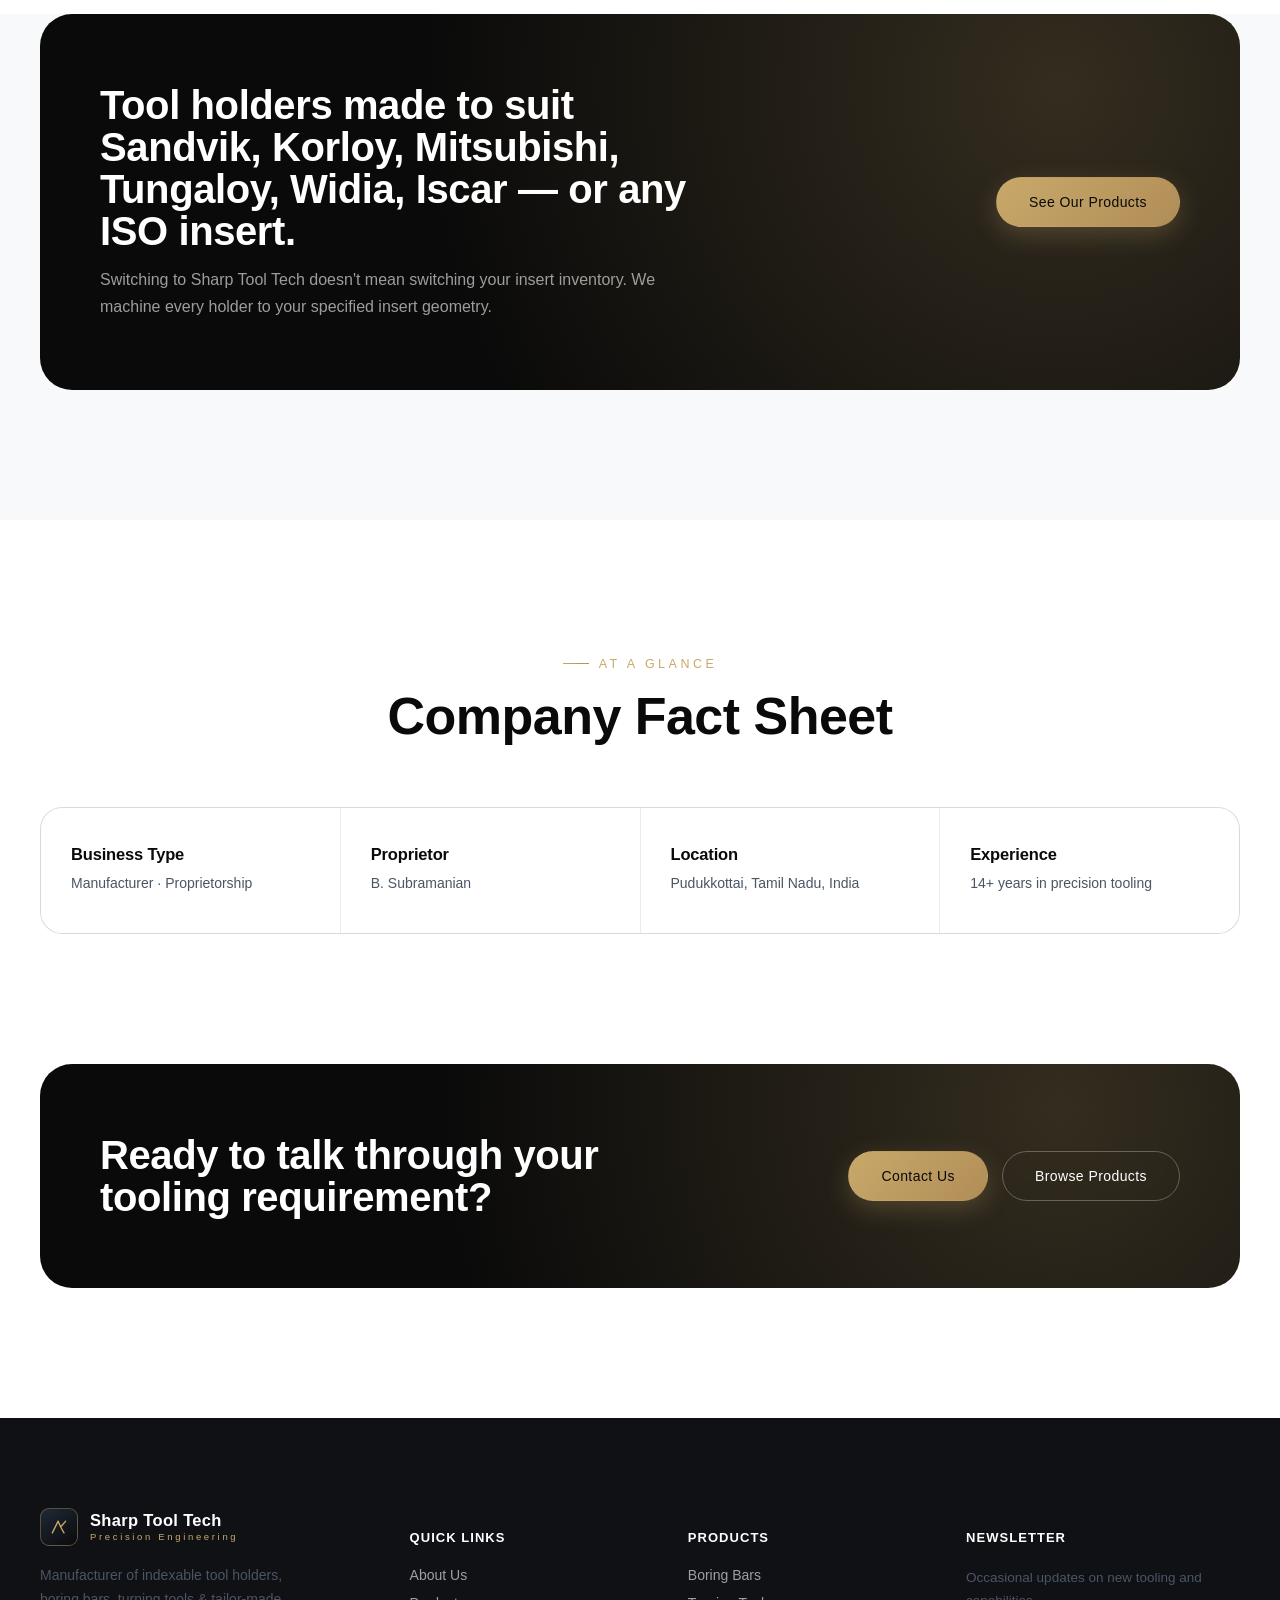
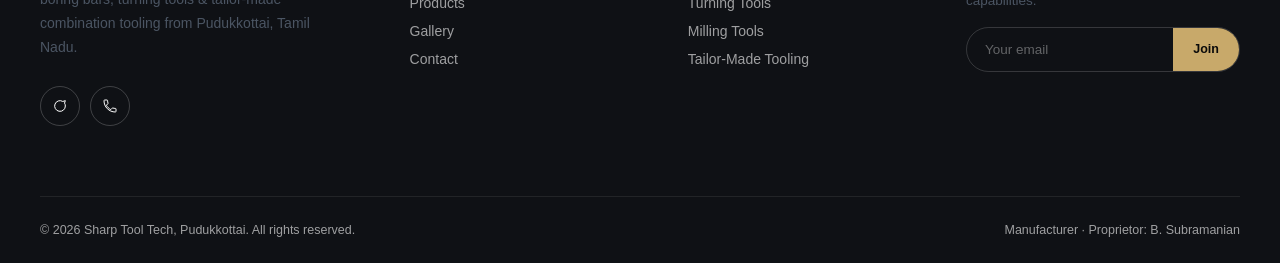
==== commit a9787a08: "Update about.html" ====
--- a/about.html
+++ b/about.html
@@ -1,3 +1,4 @@
+
 <!DOCTYPE html>
 <html lang="en">
 <head>
@@ -9,7 +10,7 @@
 <link rel="preconnect" href="https://fonts.googleapis.com">
 <link rel="preconnect" href="https://fonts.gstatic.com" crossorigin>
 <link href="https://fonts.googleapis.com/css2?family=Space+Grotesk:wght@500;600;700&family=Inter:wght@400;500;600&display=swap" rel="stylesheet">
-<link rel="stylesheet" href="css/style.css">
+<link rel="stylesheet" href="style.css">
 </head>
 <body>
 
@@ -58,7 +59,7 @@
     <div class="about-grid">
       <div class="about-visual" data-reveal>
         <div class="about-visual-card">
-          <img src="images/products/tailor-made-4.jpg" alt="Sharp Tool Tech precision tooling">
+          <img src="tailor-made-4.jpg" alt="Sharp Tool Tech precision tooling">
         </div>
         <div class="about-float-card">
           <div><b>B.S</b><span>Proprietor — B. Subramanian</span></div>
@@ -133,7 +134,7 @@
       </div>
       <div class="about-visual" data-reveal data-reveal-delay="2">
         <div class="about-visual-card">
-          <img src="images/products/turning-tool-5.jpg" alt="Sharp Tool Tech manufacturing facility tooling">
+          <img src="turning-tool-5.jpg" alt="Sharp Tool Tech manufacturing facility tooling">
         </div>
       </div>
     </div>
@@ -218,6 +219,6 @@
   <button class="float-top" aria-label="Back to top"><svg viewBox="0 0 24 24" fill="none" stroke="currentColor" stroke-width="1.8"><path d="M12 19V5M5 12l7-7 7 7"/></svg></button>
 </div>
 
-<script src="js/main.js"></script>
+<script src="main.js"></script>
 </body>
 </html>
--- a/style.css
+++ b/style.css
@@ -0,0 +1,840 @@
+/* =========================================================
+   SHARP TOOL TECH — Design System
+   Obsidian / Gunmetal / Champagne Gold — Precision Engineering
+   ========================================================= */
+
+:root{
+  /* Primary */
+  --obsidian:#0A0A0A;
+  --charcoal:#111827;
+  --gunmetal:#1F2937;
+
+  /* Secondary */
+  --titanium:#4B5563;
+  --graphite:#374151;
+  --platinum:#E5E7EB;
+
+  /* Accent */
+  --gold:#C8A96A;
+  --brass:#B08D57;
+
+  /* Background */
+  --white:#FFFFFF;
+  --soft-platinum:#F8F9FA;
+  --dark-carbon:#0F1115;
+
+  /* Text */
+  --text-black:#0A0A0A;
+  --text-slate:#4B5563;
+  --text-white:#FFFFFF;
+
+  /* Type */
+  --font-head:'Space Grotesk', sans-serif;
+  --font-body:'Inter', sans-serif;
+
+  /* Motion */
+  --ease:cubic-bezier(.16,.84,.44,1);
+  --fast:.35s var(--ease);
+  --slow:1.1s var(--ease);
+
+  --radius:22px;
+  --radius-sm:12px;
+  --container:1360px;
+}
+
+*,*::before,*::after{box-sizing:border-box;}
+html{scroll-behavior:smooth;}
+body{
+  margin:0;
+  font-family:var(--font-body);
+  background:var(--white);
+  color:var(--text-black);
+  -webkit-font-smoothing:antialiased;
+  overflow-x:hidden;
+}
+img{max-width:100%;display:block;}
+a{color:inherit;text-decoration:none;}
+ul{list-style:none;margin:0;padding:0;}
+button{font-family:inherit;cursor:pointer;}
+input,textarea,select{font-family:inherit;}
+
+::selection{background:var(--gold);color:var(--obsidian);}
+
+.container{
+  width:100%;
+  max-width:var(--container);
+  margin:0 auto;
+  padding:0 40px;
+}
+@media(max-width:768px){ .container{padding:0 22px;} }
+
+/* ---------- Reveal on scroll ---------- */
+[data-reveal]{opacity:0;transform:translateY(36px);transition:opacity 1s var(--ease),transform 1s var(--ease);}
+[data-reveal].is-visible{opacity:1;transform:translateY(0);}
+[data-reveal-delay="1"]{transition-delay:.1s;}
+[data-reveal-delay="2"]{transition-delay:.2s;}
+[data-reveal-delay="3"]{transition-delay:.3s;}
+[data-reveal-delay="4"]{transition-delay:.4s;}
+
+/* ---------- Eyebrow / Section labels ---------- */
+.eyebrow{
+  display:inline-flex;
+  align-items:center;
+  gap:10px;
+  font-family:var(--font-head);
+  font-size:12.5px;
+  letter-spacing:.28em;
+  text-transform:uppercase;
+  color:var(--gold);
+  font-weight:500;
+  margin-bottom:18px;
+}
+.eyebrow::before{
+  content:"";
+  width:26px;height:1px;
+  background:linear-gradient(90deg,var(--gold),var(--brass));
+}
+
+h1,h2,h3,h4{
+  font-family:var(--font-head);
+  font-weight:600;
+  line-height:1.05;
+  margin:0;
+  letter-spacing:-.01em;
+}
+p{margin:0;line-height:1.7;color:var(--text-slate);}
+
+.section{padding:130px 0;}
+@media(max-width:900px){ .section{padding:88px 0;} }
+
+.section-head{max-width:680px;margin-bottom:64px;}
+.section-head.center{margin-left:auto;margin-right:auto;text-align:center;}
+.section-head h2{font-size:clamp(32px,4.2vw,52px);color:var(--obsidian);}
+.section-head p{margin-top:20px;font-size:17px;}
+
+.dark{background:var(--obsidian);color:var(--text-white);}
+.dark p{color:var(--platinum);}
+.dark .section-head h2{color:var(--text-white);}
+.dark-carbon{background:var(--dark-carbon);}
+
+/* ---------- Buttons ---------- */
+.btn{
+  display:inline-flex;align-items:center;justify-content:center;gap:10px;
+  padding:16px 32px;
+  border-radius:100px;
+  font-family:var(--font-head);
+  font-size:14px;
+  font-weight:500;
+  letter-spacing:.03em;
+  border:1px solid transparent;
+  transition:transform var(--fast),background var(--fast),border-color var(--fast),color var(--fast),box-shadow var(--fast);
+  white-space:nowrap;
+}
+.btn-gold{
+  background:linear-gradient(135deg,var(--gold),var(--brass));
+  color:var(--obsidian);
+  box-shadow:0 8px 24px rgba(200,169,106,.25);
+}
+.btn-gold:hover{transform:translateY(-3px);box-shadow:0 14px 32px rgba(200,169,106,.38);}
+
+.btn-ghost{
+  background:transparent;
+  color:var(--text-white);
+  border-color:rgba(255,255,255,.28);
+  backdrop-filter:blur(6px);
+}
+.btn-ghost:hover{border-color:var(--gold);color:var(--gold);transform:translateY(-3px);}
+
+.btn-outline-dark{
+  background:transparent;
+  color:var(--obsidian);
+  border-color:rgba(10,10,10,.2);
+}
+.btn-outline-dark:hover{border-color:var(--obsidian);transform:translateY(-3px);}
+
+.btn-sm{padding:12px 22px;font-size:12.5px;}
+
+.text-link{
+  display:inline-flex;align-items:center;gap:8px;
+  font-family:var(--font-head);
+  font-size:13.5px;letter-spacing:.04em;
+  color:var(--gold);
+  border-bottom:1px solid rgba(200,169,106,.35);
+  padding-bottom:3px;
+  transition:gap var(--fast),border-color var(--fast);
+}
+.text-link:hover{gap:13px;border-color:var(--gold);}
+.text-link svg{width:14px;height:14px;transition:transform var(--fast);}
+.text-link:hover svg{transform:translateX(3px);}
+
+/* =========================================================
+   PRELOADER
+   ========================================================= */
+#preloader{
+  position:fixed;inset:0;z-index:9999;
+  background:var(--obsidian);
+  display:flex;flex-direction:column;align-items:center;justify-content:center;
+  gap:22px;
+  transition:opacity .7s var(--ease),visibility .7s var(--ease);
+}
+#preloader.hide{opacity:0;visibility:hidden;pointer-events:none;}
+.pl-mark{font-family:var(--font-head);font-size:13px;letter-spacing:.4em;color:var(--gold);text-transform:uppercase;}
+.pl-bar{width:220px;height:1px;background:rgba(255,255,255,.12);position:relative;overflow:hidden;}
+.pl-bar::after{
+  content:"";position:absolute;left:0;top:0;bottom:0;width:0%;
+  background:linear-gradient(90deg,var(--gold),var(--brass));
+  animation:plfill 1.6s var(--ease) forwards;
+}
+@keyframes plfill{to{width:100%;}}
+
+/* =========================================================
+   NAVIGATION
+   ========================================================= */
+.nav{
+  position:fixed;top:0;left:0;right:0;z-index:1000;
+  padding:26px 0;
+  transition:background var(--fast),padding var(--fast),border-color var(--fast);
+  border-bottom:1px solid transparent;
+}
+.nav.scrolled{
+  background:rgba(10,10,10,.86);
+  backdrop-filter:blur(14px) saturate(140%);
+  padding:16px 0;
+  border-color:rgba(255,255,255,.06);
+}
+.nav .container{display:flex;align-items:center;justify-content:space-between;gap:24px;}
+.brand{display:flex;align-items:center;gap:12px;font-family:var(--font-head);color:var(--text-white);}
+.brand-mark{
+  width:38px;height:38px;border-radius:9px;
+  display:flex;align-items:center;justify-content:center;
+  background:linear-gradient(145deg,var(--gunmetal),var(--obsidian));
+  border:1px solid rgba(200,169,106,.4);
+  position:relative;
+  overflow:hidden;
+}
+.brand-mark svg{width:20px;height:20px;}
+.brand-name{font-size:16.5px;font-weight:600;letter-spacing:.02em;line-height:1.15;}
+.brand-name span{display:block;font-size:9.5px;letter-spacing:.28em;color:var(--gold);font-weight:500;margin-top:2px;}
+
+.nav-links{display:flex;align-items:center;gap:38px;}
+.nav-links a{
+  position:relative;
+  font-family:var(--font-head);
+  font-size:13.5px;letter-spacing:.03em;
+  color:rgba(255,255,255,.82);
+  padding-bottom:6px;
+  transition:color var(--fast);
+}
+.nav-links a::after{
+  content:"";position:absolute;left:0;bottom:0;width:0%;height:1px;
+  background:linear-gradient(90deg,var(--gold),var(--brass));
+  transition:width var(--fast);
+}
+.nav-links a:hover,.nav-links a.active{color:var(--text-white);}
+.nav-links a:hover::after,.nav-links a.active::after{width:100%;}
+
+.nav-actions{display:flex;align-items:center;gap:14px;}
+.icon-btn{
+  width:40px;height:40px;border-radius:50%;
+  display:flex;align-items:center;justify-content:center;
+  border:1px solid rgba(255,255,255,.2);
+  color:var(--text-white);
+  transition:border-color var(--fast),color var(--fast),background var(--fast);
+}
+.icon-btn:hover{border-color:var(--gold);color:var(--gold);}
+.icon-btn svg{width:16px;height:16px;}
+
+.nav-burger{
+  display:none;
+  width:40px;height:40px;border-radius:50%;
+  align-items:center;justify-content:center;
+  border:1px solid rgba(255,255,255,.2);
+  color:var(--text-white);
+}
+
+.mobile-menu{
+  position:fixed;inset:0;z-index:1100;
+  background:var(--obsidian);
+  display:flex;flex-direction:column;
+  padding:110px 32px 40px;
+  transform:translateY(-100%);
+  transition:transform .55s var(--ease);
+}
+.mobile-menu.open{transform:translateY(0);}
+.mobile-menu a{
+  font-family:var(--font-head);
+  font-size:26px;color:var(--text-white);
+  padding:16px 0;border-bottom:1px solid rgba(255,255,255,.08);
+}
+.mobile-close{position:absolute;top:26px;right:26px;}
+
+@media(max-width:980px){
+  .nav-links{display:none;}
+  .nav-burger{display:flex;}
+  .nav-actions .icon-btn,
+  .nav-actions .btn{display:none;}
+}
+
+/* =========================================================
+   HERO
+   ========================================================= */
+.hero{
+  position:relative;
+  min-height:100vh;
+  display:flex;flex-direction:column;justify-content:flex-end;
+  background:var(--obsidian);
+  overflow:hidden;
+  padding-top:140px;
+}
+.hero-canvas-wrap{
+  position:absolute;inset:0;z-index:0;
+}
+.hero-bg-grid{
+  position:absolute;inset:0;
+  background-image:
+    linear-gradient(rgba(255,255,255,.035) 1px,transparent 1px),
+    linear-gradient(90deg,rgba(255,255,255,.035) 1px,transparent 1px);
+  background-size:64px 64px;
+  mask-image:radial-gradient(circle at 70% 40%,black,transparent 75%);
+}
+.hero-glow{
+  position:absolute;
+  width:900px;height:900px;
+  right:-260px;top:-260px;
+  background:radial-gradient(circle,rgba(200,169,106,.16),transparent 65%);
+  filter:blur(10px);
+}
+.hero-glow-2{
+  position:absolute;
+  width:640px;height:640px;
+  left:-180px;bottom:-260px;
+  background:radial-gradient(circle,rgba(31,41,55,.9),transparent 70%);
+}
+.hero-schematic{
+  position:absolute;right:4%;top:50%;transform:translateY(-46%);
+  width:min(46vw,620px);
+  opacity:.9;
+}
+.hero-schematic svg{width:100%;height:auto;}
+
+.hero-content{
+  position:relative;z-index:2;
+  padding-bottom:70px;
+}
+.hero-top-row{display:flex;justify-content:space-between;align-items:flex-end;gap:40px;margin-bottom:36px;}
+.hero-content h1{
+  color:var(--text-white);
+  font-size:clamp(42px,6.4vw,88px);
+  font-weight:600;
+  max-width:920px;
+}
+.hero-content h1 em{
+  font-style:normal;
+  background:linear-gradient(120deg,var(--gold),var(--brass) 60%,var(--gold));
+  -webkit-background-clip:text;background-clip:text;color:transparent;
+}
+.hero-sub{
+  max-width:520px;
+  color:var(--platinum);
+  font-size:17px;
+  margin-top:26px;
+}
+.hero-cta-row{display:flex;flex-wrap:wrap;gap:16px;margin-top:44px;}
+
+.hero-stats{
+  position:relative;z-index:2;
+  border-top:1px solid rgba(255,255,255,.12);
+  padding-top:34px;
+  display:grid;
+  grid-template-columns:repeat(4,1fr);
+  gap:24px;
+}
+.hero-stat b{
+  display:block;font-family:var(--font-head);
+  font-size:clamp(26px,3vw,38px);color:var(--text-white);font-weight:600;
+}
+.hero-stat b .stat-suffix{color:var(--gold);}
+.hero-stat span{
+  display:block;margin-top:6px;font-size:12px;letter-spacing:.08em;
+  text-transform:uppercase;color:rgba(255,255,255,.5);
+}
+@media(max-width:900px){
+  .hero-stats{grid-template-columns:repeat(2,1fr);row-gap:28px;}
+  .hero-schematic{display:none;}
+  .hero-top-row{flex-direction:column;align-items:flex-start;}
+}
+
+.scroll-cue{
+  position:absolute;left:40px;bottom:26px;z-index:3;
+  display:flex;align-items:center;gap:12px;
+  color:rgba(255,255,255,.55);font-size:11px;letter-spacing:.2em;text-transform:uppercase;
+  font-family:var(--font-head);
+}
+.scroll-cue .line{width:1px;height:40px;background:rgba(255,255,255,.25);position:relative;overflow:hidden;}
+.scroll-cue .line::after{content:"";position:absolute;top:-40px;left:0;width:100%;height:40%;background:var(--gold);animation:scrolldrop 2s var(--ease) infinite;}
+@keyframes scrolldrop{to{top:100%;}}
+@media(max-width:768px){.scroll-cue{display:none;}}
+
+/* =========================================================
+   MARQUEE (brand compatibility strip)
+   ========================================================= */
+.marquee-strip{
+  background:var(--charcoal);
+  border-top:1px solid rgba(255,255,255,.06);
+  border-bottom:1px solid rgba(255,255,255,.06);
+  padding:26px 0;
+  overflow:hidden;
+}
+.marquee-label{
+  font-family:var(--font-head);font-size:11.5px;letter-spacing:.22em;
+  color:rgba(255,255,255,.45);text-transform:uppercase;
+  padding:0 0 14px 0;text-align:center;
+}
+.marquee-track{display:flex;width:max-content;animation:marquee 30s linear infinite;}
+.marquee-track span{
+  font-family:var(--font-head);font-size:20px;color:rgba(255,255,255,.55);
+  padding:0 44px;white-space:nowrap;letter-spacing:.02em;
+  display:flex;align-items:center;gap:44px;
+}
+.marquee-track span::after{content:"◆";color:var(--gold);font-size:9px;}
+@keyframes marquee{from{transform:translateX(0);}to{transform:translateX(-50%);}}
+
+/* =========================================================
+   ABOUT
+   ========================================================= */
+.about-grid{
+  display:grid;grid-template-columns:1fr 1fr;gap:80px;align-items:center;
+}
+@media(max-width:960px){.about-grid{grid-template-columns:1fr;gap:52px;}}
+
+.about-copy p + p{margin-top:18px;}
+.value-list{margin-top:34px;display:grid;gap:18px;}
+.value-item{display:flex;gap:16px;align-items:flex-start;}
+.value-num{
+  font-family:var(--font-head);color:var(--gold);font-size:13px;
+  border:1px solid rgba(200,169,106,.4);border-radius:50%;
+  width:34px;height:34px;flex:none;display:flex;align-items:center;justify-content:center;
+}
+.value-item h4{font-size:16.5px;color:var(--obsidian);margin-bottom:4px;}
+.value-item p{font-size:14.5px;}
+
+.about-visual{position:relative;}
+.about-visual-card{
+  border-radius:var(--radius);
+  overflow:hidden;
+  aspect-ratio:4/5;
+  background:linear-gradient(160deg,var(--gunmetal),var(--obsidian));
+  position:relative;
+  border:1px solid rgba(200,169,106,.18);
+}
+.about-visual-card img{width:100%;height:100%;object-fit:cover;opacity:.92;mix-blend-mode:luminosity;}
+.about-visual-card::after{
+  content:"";position:absolute;inset:0;
+  background:linear-gradient(180deg,transparent 40%,rgba(0,0,0,.75));
+}
+.about-float-card{
+  position:absolute;left:-48px;bottom:-38px;
+  background:rgba(255,255,255,.85);
+  backdrop-filter:blur(18px);
+  border:1px solid rgba(255,255,255,.6);
+  border-radius:var(--radius-sm);
+  padding:22px 26px;
+  box-shadow:0 24px 60px rgba(10,10,10,.18);
+  display:flex;gap:18px;align-items:center;
+}
+.about-float-card b{
+  font-family:var(--font-head);font-size:30px;color:var(--obsidian);
+}
+.about-float-card span{display:block;font-size:11.5px;color:var(--text-slate);letter-spacing:.04em;text-transform:uppercase;margin-top:2px;}
+@media(max-width:600px){ .about-float-card{left:16px;right:16px;bottom:-28px;} }
+
+/* =========================================================
+   PRODUCT CARDS
+   ========================================================= */
+.filter-row{
+  display:flex;flex-wrap:wrap;gap:10px;margin-bottom:52px;
+}
+.filter-btn{
+  padding:10px 20px;border-radius:100px;
+  border:1px solid rgba(10,10,10,.14);
+  font-family:var(--font-head);font-size:12.5px;letter-spacing:.03em;
+  color:var(--text-slate);
+  transition:all var(--fast);
+  background:transparent;
+}
+.filter-btn:hover{border-color:var(--gold);color:var(--obsidian);}
+.filter-btn.active{
+  background:var(--obsidian);color:var(--text-white);border-color:var(--obsidian);
+}
+
+.product-grid{
+  display:grid;
+  grid-template-columns:repeat(3,1fr);
+  gap:28px;
+}
+@media(max-width:980px){.product-grid{grid-template-columns:repeat(2,1fr);} }
+@media(max-width:640px){.product-grid{grid-template-columns:1fr;} }
+
+.product-card{
+  background:var(--white);
+  border:1px solid rgba(10,10,10,.08);
+  border-radius:var(--radius);
+  overflow:hidden;
+  transition:transform var(--fast),box-shadow var(--fast),border-color var(--fast);
+  display:flex;flex-direction:column;
+}
+.product-card:hover{
+  transform:translateY(-8px);
+  box-shadow:0 30px 60px rgba(10,10,10,.12);
+  border-color:rgba(200,169,106,.4);
+}
+.product-media{
+  position:relative;
+  aspect-ratio:4/3;
+  background:linear-gradient(150deg,var(--gunmetal),var(--obsidian));
+  overflow:hidden;
+}
+.product-media img{
+  width:100%;height:100%;object-fit:contain;
+  padding:14px;
+  transition:transform .7s var(--ease);
+  filter:drop-shadow(0 14px 20px rgba(0,0,0,.5));
+}
+.product-card:hover .product-media img{transform:scale(1.07);}
+.product-tag{
+  position:absolute;top:14px;left:14px;
+  background:rgba(0,0,0,.55);backdrop-filter:blur(6px);
+  border:1px solid rgba(200,169,106,.4);
+  color:var(--gold);font-family:var(--font-head);
+  font-size:10.5px;letter-spacing:.1em;text-transform:uppercase;
+  padding:6px 12px;border-radius:100px;
+}
+.product-quick{
+  position:absolute;right:14px;bottom:14px;
+  width:40px;height:40px;border-radius:50%;
+  background:rgba(255,255,255,.92);
+  display:flex;align-items:center;justify-content:center;
+  opacity:0;transform:translateY(8px);
+  transition:all var(--fast);
+}
+.product-card:hover .product-quick{opacity:1;transform:translateY(0);}
+.product-quick svg{width:16px;height:16px;color:var(--obsidian);}
+
+.product-body{padding:24px 24px 26px;flex:1;display:flex;flex-direction:column;}
+.product-body h3{font-size:18.5px;color:var(--obsidian);margin-bottom:8px;}
+.product-body p{font-size:14px;flex:1;}
+.product-meta{
+  display:flex;flex-wrap:wrap;gap:8px;margin:16px 0 20px;
+}
+.chip{
+  font-size:11px;letter-spacing:.03em;
+  padding:5px 11px;border-radius:100px;
+  background:var(--soft-platinum);color:var(--text-slate);
+  border:1px solid rgba(10,10,10,.06);
+}
+.product-actions{display:flex;align-items:center;justify-content:space-between;gap:12px;padding-top:16px;border-top:1px solid rgba(10,10,10,.06);}
+
+/* =========================================================
+   INDUSTRIES
+   ========================================================= */
+.industry-grid{
+  display:grid;grid-template-columns:repeat(4,1fr);gap:20px;
+}
+@media(max-width:980px){.industry-grid{grid-template-columns:repeat(2,1fr);}}
+@media(max-width:560px){.industry-grid{grid-template-columns:1fr;}}
+
+.industry-card{
+  position:relative;border-radius:var(--radius-sm);
+  aspect-ratio:3/3.6;
+  overflow:hidden;
+  background:linear-gradient(155deg,var(--gunmetal) 0%,var(--obsidian) 100%);
+  padding:26px;
+  display:flex;flex-direction:column;justify-content:flex-end;
+  transition:transform var(--fast);
+  border:1px solid rgba(255,255,255,.06);
+}
+.industry-card:hover{transform:translateY(-6px);}
+.industry-card::before{
+  content:"";position:absolute;inset:0;
+  background-image:
+    repeating-linear-gradient(115deg,rgba(200,169,106,.05) 0 2px,transparent 2px 26px);
+  opacity:.7;
+}
+.industry-icon{
+  width:46px;height:46px;border-radius:50%;
+  border:1px solid rgba(200,169,106,.45);
+  display:flex;align-items:center;justify-content:center;
+  color:var(--gold);margin-bottom:16px;position:relative;z-index:1;
+}
+.industry-icon svg{width:20px;height:20px;}
+.industry-card h4{position:relative;z-index:1;color:var(--text-white);font-size:17px;}
+.industry-card span{position:relative;z-index:1;display:block;margin-top:8px;font-size:12.5px;color:rgba(255,255,255,.5);}
+
+/* =========================================================
+   WHY CHOOSE US
+   ========================================================= */
+.feature-grid{
+  display:grid;grid-template-columns:repeat(4,1fr);gap:1px;
+  background:rgba(10,10,10,.08);
+  border:1px solid rgba(10,10,10,.08);
+  border-radius:var(--radius);
+  overflow:hidden;
+}
+@media(max-width:900px){.feature-grid{grid-template-columns:repeat(2,1fr);}}
+@media(max-width:560px){.feature-grid{grid-template-columns:1fr;}}
+.feature-item{
+  background:var(--white);
+  padding:38px 30px;
+  transition:background var(--fast);
+}
+.feature-item:hover{background:var(--soft-platinum);}
+.feature-icon{
+  width:48px;height:48px;border-radius:12px;
+  background:linear-gradient(145deg,var(--gunmetal),var(--obsidian));
+  display:flex;align-items:center;justify-content:center;color:var(--gold);
+  margin-bottom:20px;
+}
+.feature-icon svg{width:22px;height:22px;}
+.feature-item h4{font-size:16.5px;color:var(--obsidian);margin-bottom:8px;}
+.feature-item p{font-size:14px;}
+
+/* =========================================================
+   GALLERY (masonry)
+   ========================================================= */
+.masonry{
+  columns:4 240px;column-gap:20px;
+}
+@media(max-width:900px){.masonry{columns:2 200px;}}
+@media(max-width:520px){.masonry{columns:1;}}
+.masonry-item{
+  break-inside:avoid;margin-bottom:20px;border-radius:var(--radius-sm);
+  overflow:hidden;position:relative;
+  background:var(--gunmetal);
+}
+.masonry-item img{width:100%;display:block;transition:transform .6s var(--ease);}
+.masonry-item:hover img{transform:scale(1.06);}
+.masonry-cap{
+  position:absolute;left:0;right:0;bottom:0;padding:16px;
+  background:linear-gradient(0deg,rgba(0,0,0,.75),transparent);
+  color:var(--text-white);font-family:var(--font-head);font-size:12.5px;letter-spacing:.03em;
+  opacity:0;transform:translateY(8px);transition:all var(--fast);
+}
+.masonry-item:hover .masonry-cap{opacity:1;transform:translateY(0);}
+
+/* =========================================================
+   CTA STRIP
+   ========================================================= */
+.cta-strip{
+  position:relative;overflow:hidden;
+  background:var(--obsidian);
+  border-radius:32px;
+  padding:70px 60px;
+  display:flex;justify-content:space-between;align-items:center;gap:40px;
+  flex-wrap:wrap;
+}
+.cta-strip::before{
+  content:"";position:absolute;inset:0;
+  background:radial-gradient(circle at 85% 20%,rgba(200,169,106,.22),transparent 60%);
+}
+.cta-strip h3{position:relative;z-index:1;color:var(--text-white);font-size:clamp(26px,3.4vw,40px);max-width:560px;}
+.cta-actions{position:relative;z-index:1;display:flex;gap:14px;flex-wrap:wrap;}
+@media(max-width:768px){.cta-strip{padding:44px 28px;border-radius:24px;}}
+
+/* =========================================================
+   TESTIMONIAL / TRUST STRIP
+   ========================================================= */
+.trust-grid{display:grid;grid-template-columns:repeat(3,1fr);gap:28px;}
+@media(max-width:900px){.trust-grid{grid-template-columns:1fr;}}
+.trust-card{
+  background:rgba(255,255,255,.04);
+  border:1px solid rgba(255,255,255,.1);
+  border-radius:var(--radius);
+  padding:32px;
+  backdrop-filter:blur(10px);
+}
+.trust-card svg{width:26px;height:26px;color:var(--gold);margin-bottom:18px;}
+.trust-card p{color:var(--platinum);font-size:15px;}
+.trust-card h5{margin-top:20px;font-family:var(--font-head);color:var(--text-white);font-size:14px;}
+
+/* =========================================================
+   FAQ ACCORDION
+   ========================================================= */
+.accordion{max-width:820px;margin:0 auto;}
+.acc-item{border-bottom:1px solid rgba(10,10,10,.1);}
+.acc-head{
+  display:flex;justify-content:space-between;align-items:center;
+  padding:26px 4px;cursor:pointer;
+}
+.acc-head h4{font-size:17px;color:var(--obsidian);font-weight:500;}
+.acc-plus{
+  width:30px;height:30px;border-radius:50%;border:1px solid rgba(10,10,10,.18);
+  display:flex;align-items:center;justify-content:center;flex:none;
+  position:relative;transition:transform var(--fast),border-color var(--fast);
+}
+.acc-plus::before,.acc-plus::after{content:"";position:absolute;background:var(--obsidian);transition:transform var(--fast);}
+.acc-plus::before{width:11px;height:1.4px;}
+.acc-plus::after{width:1.4px;height:11px;}
+.acc-item.open .acc-plus{border-color:var(--gold);transform:rotate(45deg);}
+.acc-body{max-height:0;overflow:hidden;transition:max-height .45s var(--ease);}
+.acc-body-inner{padding:0 4px 26px;max-width:660px;}
+.acc-body-inner p{font-size:14.5px;}
+
+/* =========================================================
+   CONTACT
+   ========================================================= */
+.contact-grid{display:grid;grid-template-columns:1fr 1fr;gap:64px;}
+@media(max-width:960px){.contact-grid{grid-template-columns:1fr;}}
+.contact-info-item{display:flex;gap:18px;padding:22px 0;border-bottom:1px solid rgba(255,255,255,.1);}
+.contact-info-item .ico{
+  width:44px;height:44px;border-radius:12px;flex:none;
+  background:linear-gradient(145deg,var(--gunmetal),var(--obsidian));
+  border:1px solid rgba(200,169,106,.35);
+  display:flex;align-items:center;justify-content:center;color:var(--gold);
+}
+.contact-info-item .ico svg{width:19px;height:19px;}
+.contact-info-item h4{color:var(--text-white);font-size:15px;margin-bottom:4px;}
+.contact-info-item p{font-size:14px;color:rgba(255,255,255,.55);}
+
+.form-grid{display:grid;grid-template-columns:1fr 1fr;gap:18px;}
+.form-grid .full{grid-column:1/-1;}
+@media(max-width:560px){.form-grid{grid-template-columns:1fr;}}
+.field label{display:block;font-size:12px;letter-spacing:.06em;text-transform:uppercase;color:rgba(255,255,255,.5);margin-bottom:10px;}
+.field input,.field select,.field textarea{
+  width:100%;background:rgba(255,255,255,.05);
+  border:1px solid rgba(255,255,255,.16);
+  border-radius:10px;padding:14px 16px;color:var(--text-white);font-size:14.5px;
+  transition:border-color var(--fast),background var(--fast);
+}
+.field input::placeholder,.field textarea::placeholder{color:rgba(255,255,255,.32);}
+.field input:focus,.field select:focus,.field textarea:focus{outline:none;border-color:var(--gold);background:rgba(255,255,255,.08);}
+.field textarea{resize:vertical;min-height:120px;}
+.contact-card{
+  background:rgba(255,255,255,.04);
+  border:1px solid rgba(255,255,255,.1);
+  border-radius:var(--radius);
+  padding:40px;
+  backdrop-filter:blur(12px);
+}
+
+/* =========================================================
+   MAP
+   ========================================================= */
+.map-wrap{border-radius:var(--radius);overflow:hidden;border:1px solid rgba(10,10,10,.1);filter:grayscale(1) contrast(1.1);}
+.map-wrap iframe{width:100%;height:400px;border:0;display:block;}
+
+/* =========================================================
+   FOOTER
+   ========================================================= */
+footer{background:var(--dark-carbon);color:rgba(255,255,255,.6);padding-top:90px;}
+.footer-grid{
+  display:grid;grid-template-columns:1.4fr 1fr 1fr 1.2fr;gap:50px;
+  padding-bottom:70px;border-bottom:1px solid rgba(255,255,255,.08);
+}
+@media(max-width:900px){.footer-grid{grid-template-columns:1fr 1fr;row-gap:40px;}}
+@media(max-width:560px){.footer-grid{grid-template-columns:1fr;}}
+.footer-grid h5{
+  font-family:var(--font-head);color:var(--text-white);font-size:13px;
+  letter-spacing:.08em;text-transform:uppercase;margin-bottom:22px;
+}
+.footer-grid li{margin-bottom:12px;font-size:14px;}
+.footer-grid a:hover{color:var(--gold);}
+.footer-brand p{font-size:14px;margin-top:18px;max-width:280px;}
+.social-row{display:flex;gap:10px;margin-top:26px;}
+.newsletter-row{display:flex;gap:0;margin-top:8px;border:1px solid rgba(255,255,255,.16);border-radius:100px;overflow:hidden;}
+.newsletter-row input{flex:1;background:transparent;border:0;padding:14px 18px;color:var(--text-white);font-size:13.5px;}
+.newsletter-row input::placeholder{color:rgba(255,255,255,.35);}
+.newsletter-row button{background:var(--gold);color:var(--obsidian);border:0;padding:0 20px;font-family:var(--font-head);font-size:12.5px;font-weight:600;}
+.footer-bottom{
+  display:flex;justify-content:space-between;align-items:center;flex-wrap:wrap;gap:14px;
+  padding:26px 0;font-size:12.5px;
+}
+.footer-bottom a{color:rgba(255,255,255,.5);}
+
+/* =========================================================
+   FLOATING WIDGETS
+   ========================================================= */
+.float-stack{position:fixed;right:26px;bottom:26px;z-index:900;display:flex;flex-direction:column;gap:12px;align-items:flex-end;}
+.float-btn{
+  width:54px;height:54px;border-radius:50%;
+  display:flex;align-items:center;justify-content:center;
+  color:#fff;box-shadow:0 14px 30px rgba(0,0,0,.28);
+  transition:transform var(--fast);
+}
+.float-btn:hover{transform:translateY(-4px) scale(1.05);}
+.float-btn svg{width:24px;height:24px;}
+.float-whatsapp{background:#25D366;}
+.float-call{background:linear-gradient(135deg,var(--gold),var(--brass));color:var(--obsidian);}
+.float-top{
+  width:44px;height:44px;border-radius:50%;background:var(--obsidian);color:var(--gold);
+  display:flex;align-items:center;justify-content:center;
+  opacity:0;pointer-events:none;transform:translateY(10px);
+  transition:all var(--fast);
+  border:1px solid rgba(200,169,106,.4);
+}
+.float-top.show{opacity:1;pointer-events:auto;transform:translateY(0);}
+.float-top svg{width:16px;height:16px;}
+
+.progress-bar{position:fixed;top:0;left:0;height:3px;background:linear-gradient(90deg,var(--gold),var(--brass));z-index:1200;width:0%;}
+
+/* =========================================================
+   PAGE HEADER (inner pages)
+   ========================================================= */
+.page-header{
+  position:relative;background:var(--obsidian);color:var(--text-white);
+  padding:200px 0 90px;overflow:hidden;
+}
+.page-header::before{
+  content:"";position:absolute;inset:0;
+  background-image:linear-gradient(rgba(255,255,255,.035) 1px,transparent 1px),linear-gradient(90deg,rgba(255,255,255,.035) 1px,transparent 1px);
+  background-size:56px 56px;
+  mask-image:radial-gradient(circle at 20% 20%,black,transparent 70%);
+}
+.page-header .glow{position:absolute;width:600px;height:600px;right:-160px;top:-220px;background:radial-gradient(circle,rgba(200,169,106,.18),transparent 65%);}
+.breadcrumb{
+  position:relative;z-index:1;
+  display:flex;align-items:center;gap:8px;font-size:13px;color:rgba(255,255,255,.5);
+  font-family:var(--font-head);letter-spacing:.03em;margin-bottom:20px;
+}
+.breadcrumb a:hover{color:var(--gold);}
+.page-header h1{position:relative;z-index:1;font-size:clamp(36px,5vw,64px);}
+.page-header p{position:relative;z-index:1;max-width:560px;margin-top:18px;color:var(--platinum);}
+
+/* =========================================================
+   MISC UTILITIES
+   ========================================================= */
+.tac{text-align:center;}
+.mt-0{margin-top:0 !important;}
+.split-2{display:grid;grid-template-columns:1fr 1fr;gap:30px;}
+@media(max-width:768px){.split-2{grid-template-columns:1fr;}}
+
+.badge-quality{
+  display:inline-flex;align-items:center;gap:8px;
+  background:rgba(200,169,106,.12);border:1px solid rgba(200,169,106,.3);
+  color:var(--gold);padding:8px 16px;border-radius:100px;
+  font-family:var(--font-head);font-size:11.5px;letter-spacing:.08em;text-transform:uppercase;
+}
+
+/* Product Detail modal */
+.pd-overlay{
+  position:fixed;inset:0;z-index:1300;background:rgba(10,10,10,.7);backdrop-filter:blur(6px);
+  display:flex;align-items:center;justify-content:center;padding:26px;
+  opacity:0;pointer-events:none;transition:opacity var(--fast);
+}
+.pd-overlay.open{opacity:1;pointer-events:auto;}
+.pd-modal{
+  background:var(--white);border-radius:26px;max-width:900px;width:100%;max-height:88vh;overflow:auto;
+  display:grid;grid-template-columns:1fr 1fr;
+  transform:translateY(24px);transition:transform var(--fast);
+}
+.pd-overlay.open .pd-modal{transform:translateY(0);}
+@media(max-width:760px){.pd-modal{grid-template-columns:1fr;}}
+.pd-media{background:linear-gradient(150deg,var(--gunmetal),var(--obsidian));display:flex;align-items:center;justify-content:center;padding:30px;min-height:280px;}
+.pd-media img{max-height:420px;object-fit:contain;filter:drop-shadow(0 20px 30px rgba(0,0,0,.5));}
+.pd-body{padding:38px;}
+.pd-close{position:absolute;top:20px;right:20px;width:38px;height:38px;border-radius:50%;background:var(--white);display:flex;align-items:center;justify-content:center;box-shadow:0 8px 20px rgba(0,0,0,.15);z-index:2;}
+.pd-close svg{width:16px;height:16px;}
+.pd-body .eyebrow{margin-bottom:12px;}
+.pd-body h3{font-size:26px;color:var(--obsidian);margin-bottom:14px;}
+.pd-specs{margin:22px 0;display:grid;gap:10px;}
+.pd-specs div{display:flex;justify-content:space-between;font-size:13.5px;padding:10px 0;border-bottom:1px dashed rgba(10,10,10,.1);}
+.pd-specs b{color:var(--obsidian);font-weight:500;}
